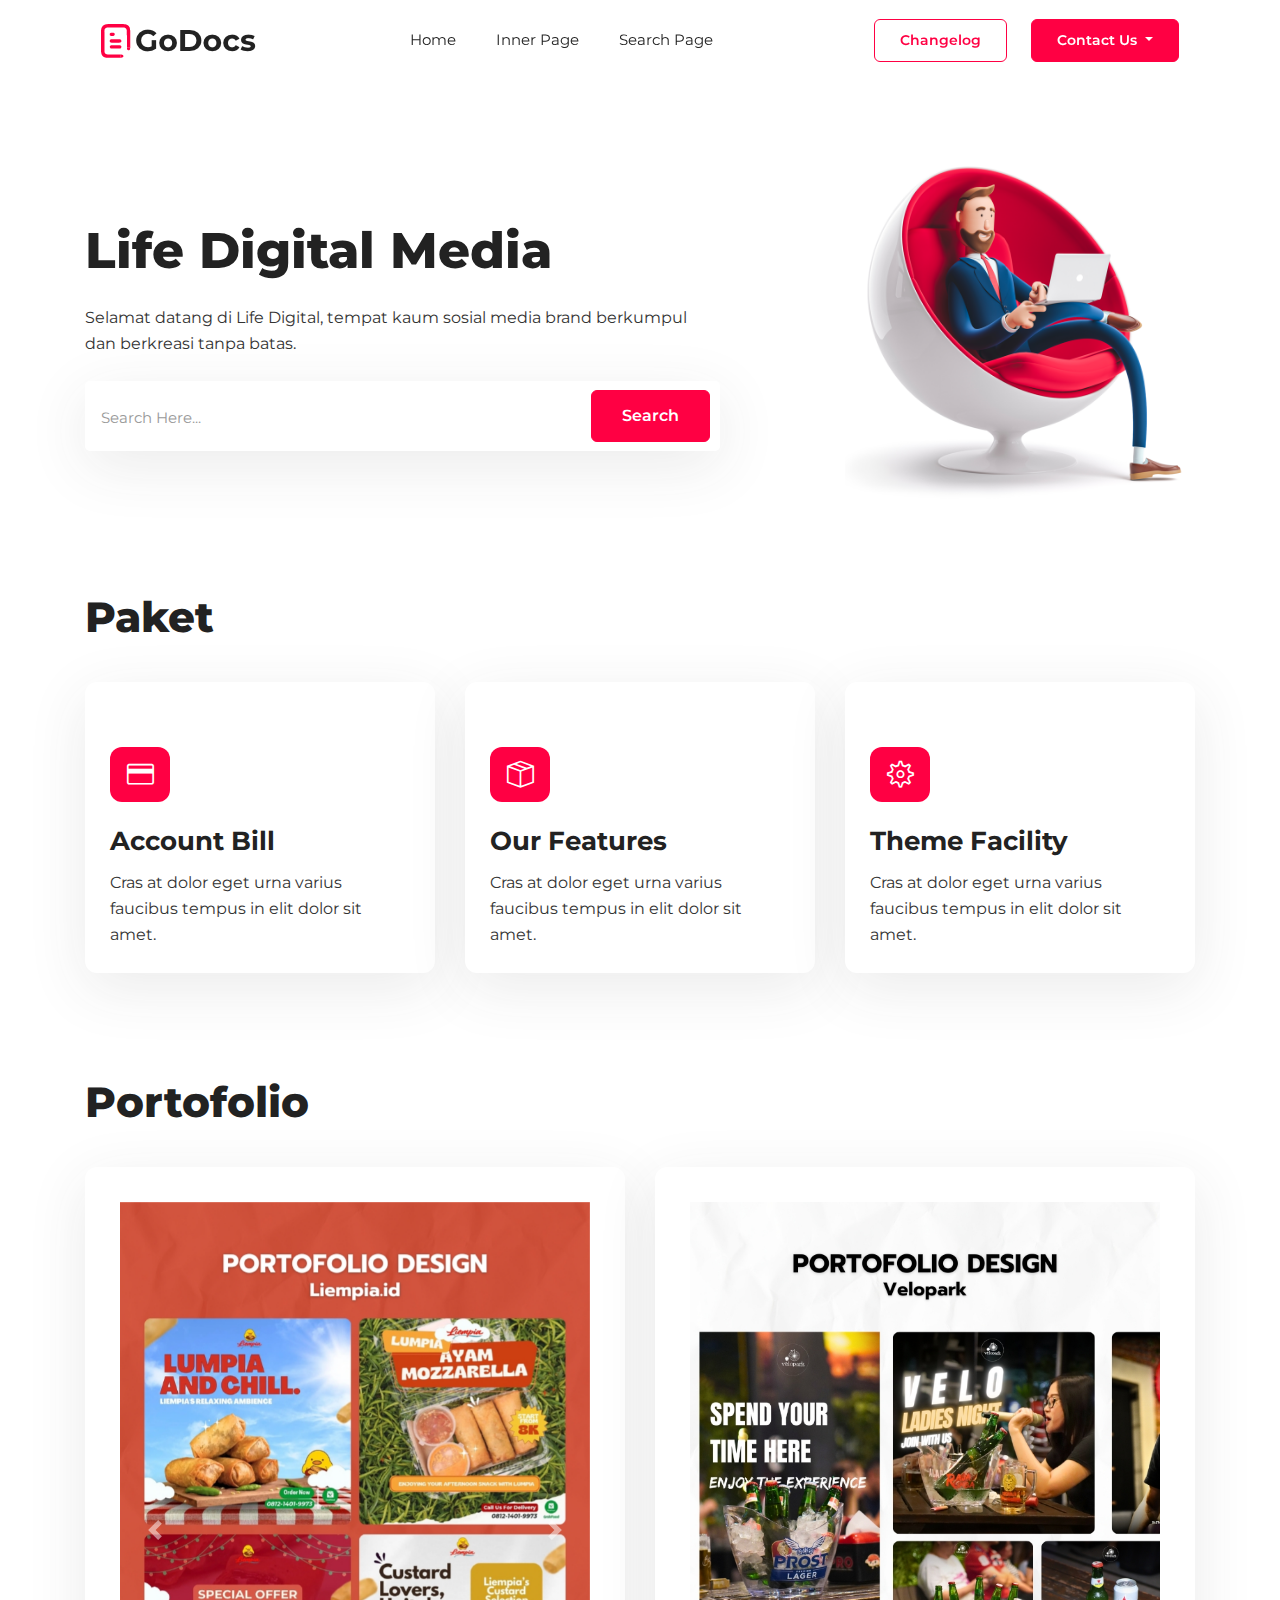
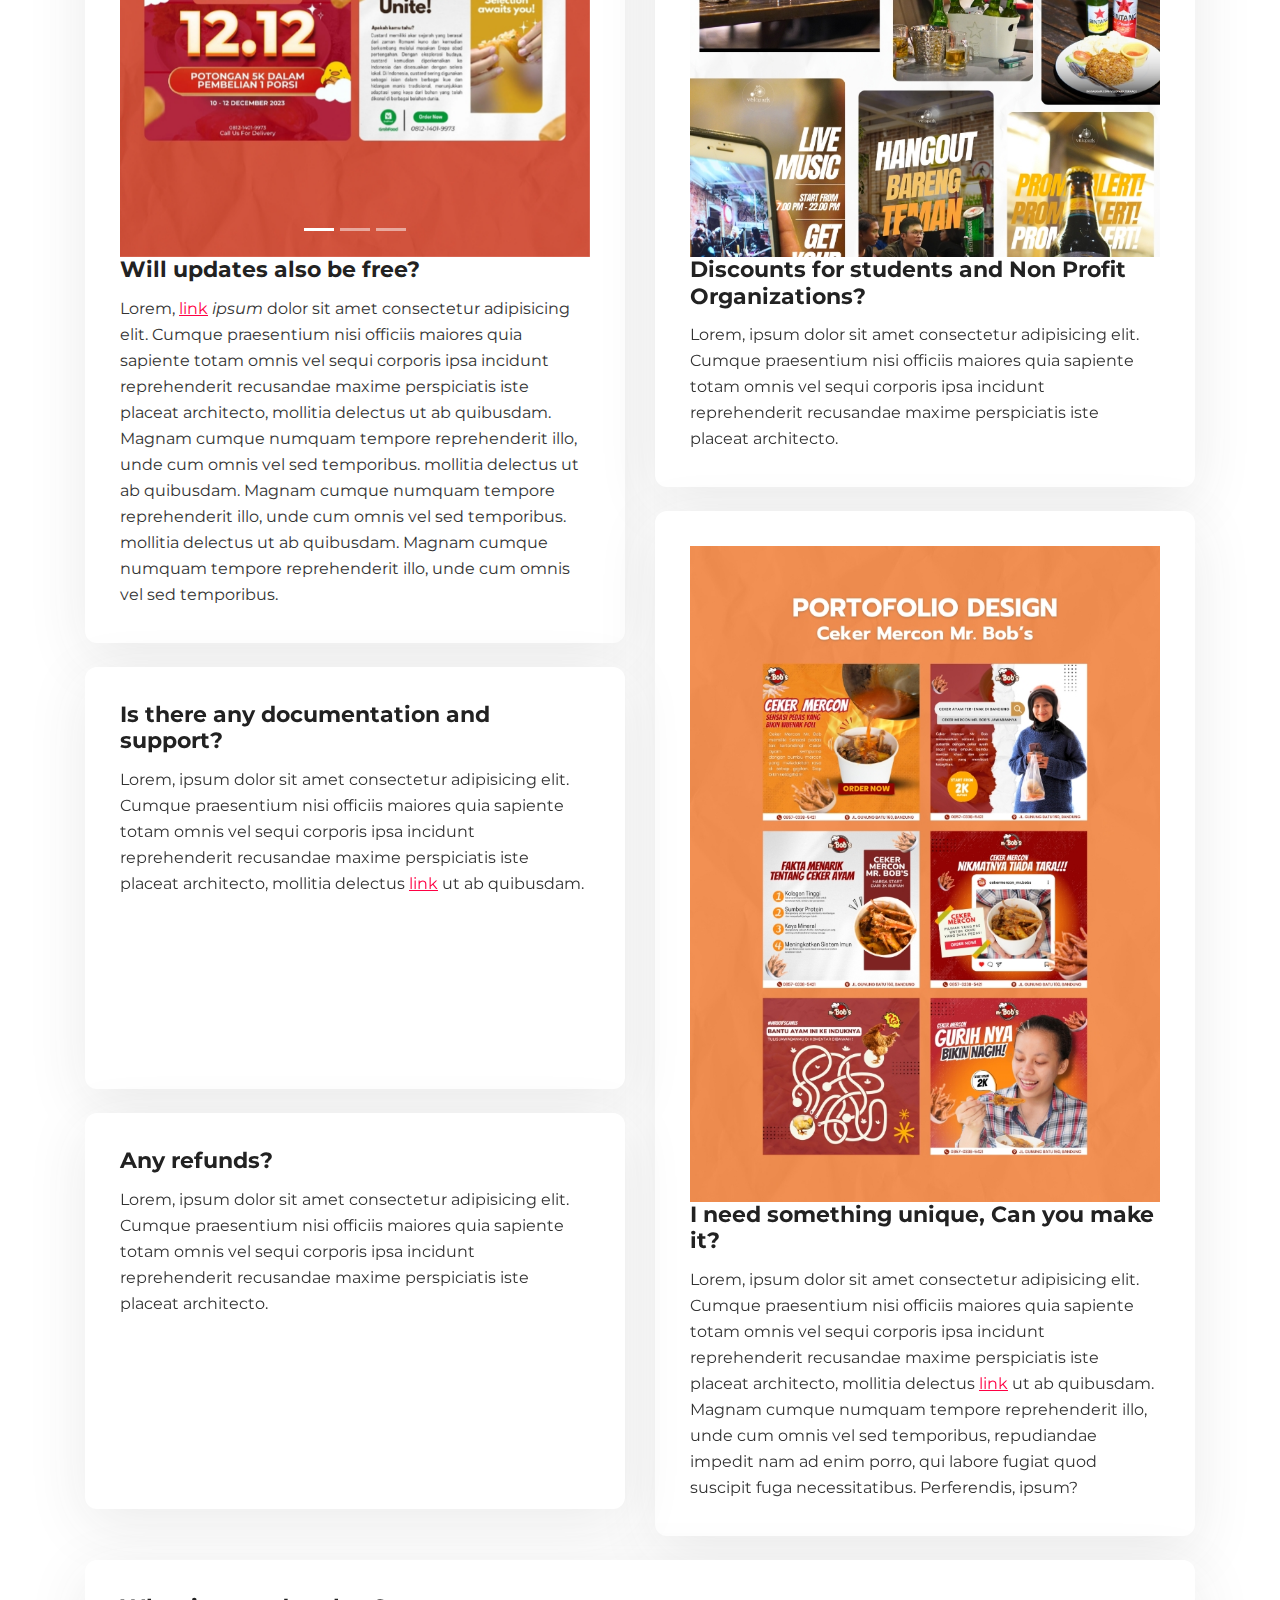
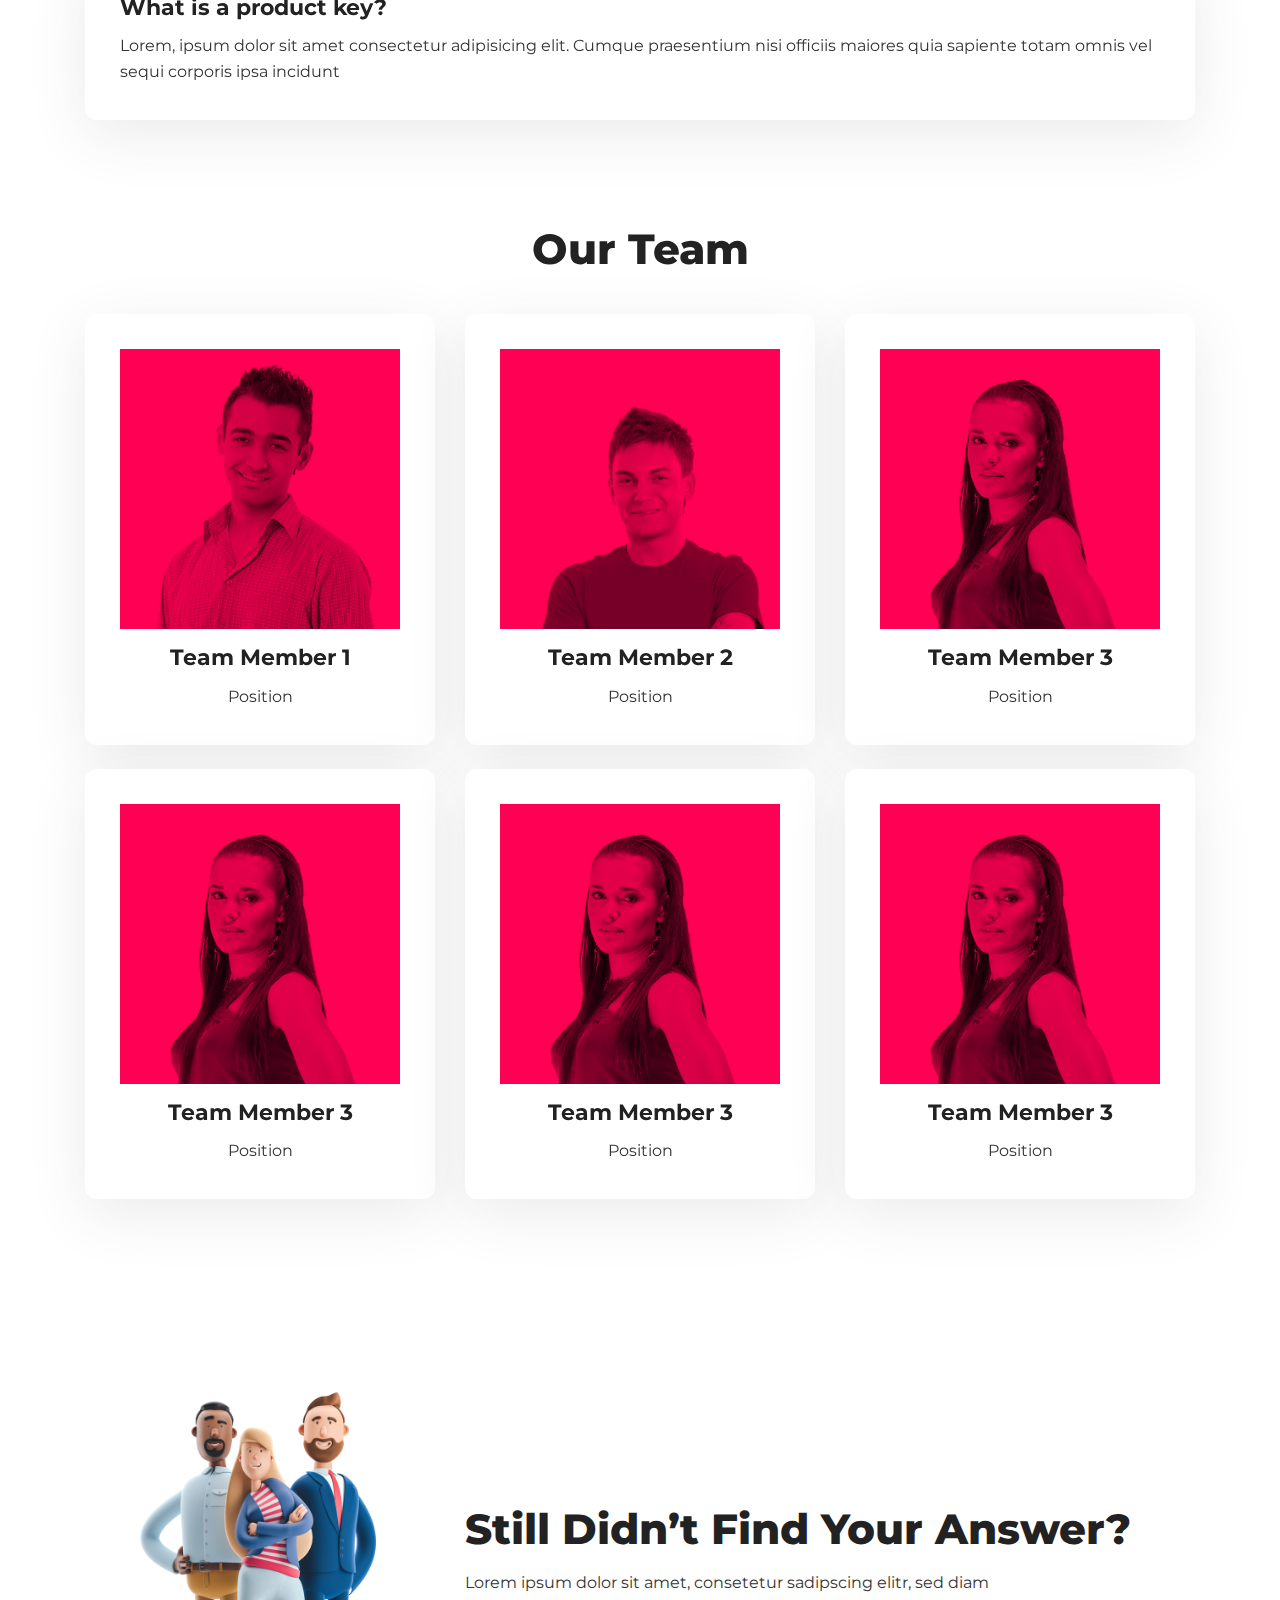
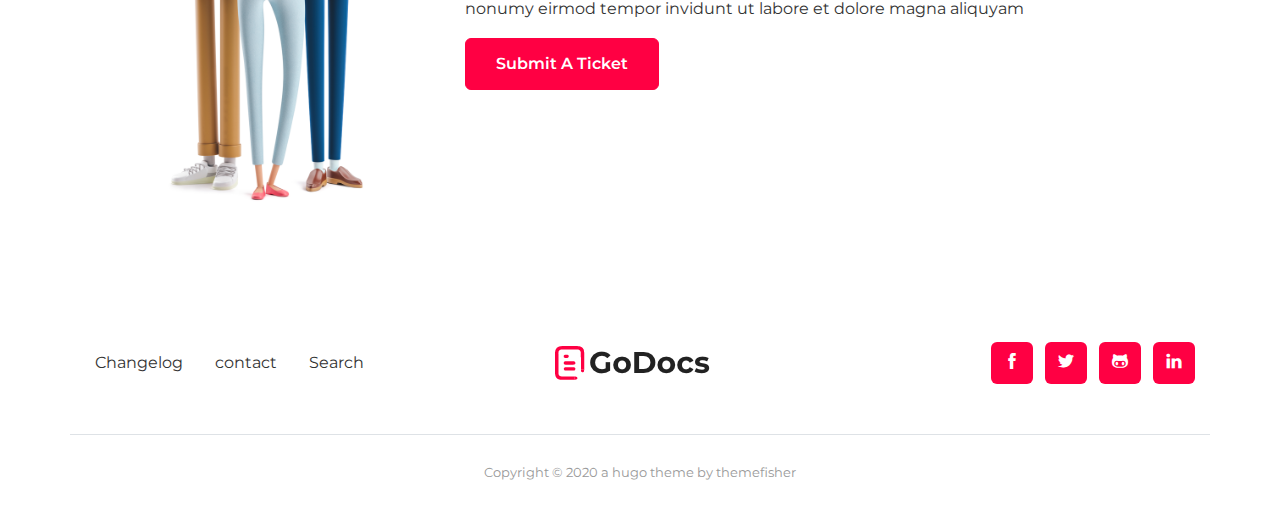
==== index.html @ 8ebe0cf2 "pertama kali dipush" ====
<!DOCTYPE html>
<html lang="zxx">

<head>
  <meta charset="utf-8">
  <title>Life Digital Media</title>

  <!-- mobile responsive meta -->
  <meta name="viewport" content="width=device-width, initial-scale=1, maximum-scale=1">
  
  <!-- theme meta -->
  <meta name="theme-name" content="godocs" />
  
  <!-- ** Plugins Needed for the Project ** -->
  <!-- plugins -->
  <link rel="stylesheet" href="plugins/bootstrap/bootstrap.min.css">
  <link rel="stylesheet" href="plugins/themify-icons/themify-icons.css">
  <!-- Main Stylesheet -->
  <link href="css/style.css" rel="stylesheet">
  
  <!--Favicon-->
  <link rel="shortcut icon" href="images/favicon.ico" type="image/x-icon">
  <link rel="icon" href="images/favicon.ico" type="image/x-icon">

</head>

<body>

<header class="sticky-top navigation">
  <div class=container>
    <nav class="navbar navbar-expand-lg navbar-light bg-transparent">
      <a class=navbar-brand href="index.html"><img class="img-fluid" src="images/logo.png" alt="godocs"></a>
      <button class="navbar-toggler border-0" type="button" data-toggle="collapse" data-target="#navigation">
        <i class="ti-align-right h4 text-dark"></i></button>
      <div class="collapse navbar-collapse text-center" id=navigation>
        <ul class="navbar-nav mx-auto align-items-center">
          <li class="nav-item"><a class="nav-link" href="index.html">Home</a></li>
          <li class="nav-item"><a class="nav-link" href="list.html">Inner Page</a></li>
          <li class="nav-item"><a class="nav-link" href="search.html">Search Page</a></li>
        </ul>
        <a href="changelog.html" class="btn btn-sm btn-outline-primary ml-lg-4">changelog</a>
        <div class="btn-group ml-lg-4">
          <button id="contactButton" class="btn btn-sm btn-primary dropdown-toggle" data-toggle="dropdown" aria-haspopup="true" aria-expanded="false">
            Contact Us
          </button>
          <div class="dropdown-menu">
            <a class="dropdown-item" href="https://wa.me/1234567890">Admin Chell</a>
            <a class="dropdown-item" href="https://wa.me/0987654321">Admin Laras</a>
          </div>
        </div>
        <script>
          document.getElementById('contactButton').addEventListener('mouseover', function() {
            let dropdownMenu = document.querySelector('.dropdown-menu');
            dropdownMenu.classList.add('show');
          });

          document.querySelector('.dropdown-menu').addEventListener('mouseover', function() {
            this.classList.add('show');
          });

          document.getElementById('contactButton').addEventListener('mouseout', function() {
            let dropdownMenu = document.querySelector('.dropdown-menu');
            dropdownMenu.classList.remove('show');
          });

          document.querySelector('.dropdown-menu').addEventListener('mouseout', function() {
            this.classList.remove('show');
          });
        </script>
      </div>
    <button id="scrollToTopButton" class="btn btn-sm btn-danger" style="display: none; position: fixed; bottom: 20px; right: 20px;">
      <i class="ti-arrow-up"></i>
    </button>
  

    </nav>
  </div>
</header>

<!-- banner -->
<section class="section pb-0">
  <div class="container">
    <div class="row justify-content-between align-items-center">
      <div class="col-lg-7 text-center text-lg-left">
        <h1 class="mb-4">Life Digital Media</h1>
        <p class="mb-4">Selamat datang di Life Digital, tempat kaum sosial media brand berkumpul dan berkreasi tanpa batas.</p>
        <form class="search-wrapper" action="search.html">
          <input id="search-by" name="s" type="search" class="form-control form-control-lg"
            placeholder="Search Here...">
          <button type="submit" class="btn btn-primary">Search</button>
        </form>
      </div>
      <div class="col-lg-4 d-lg-block d-none">
        <img src="images/banner.jpg" alt="illustration" class="img-fluid">
      </div>
    </div>
  </div>
</section>
<!-- /banner -->

<!-- topics -->
<section class="section pb-0">
  <div class="container">
    <h2 class="section-title">Paket</h2>
    <div class="row">
      <!-- topic -->
      <div class="col-lg-4 col-md-5 col-sm-6 mb-4">
        <div class="card match-height">
          <div class="card-body">
            <i class="card-icon ti-credit-card mb-4"></i>
            <h3 class="card-title h4">Account Bill</h3>
            <p class="card-text">Cras at dolor eget urna varius faucibus tempus in elit dolor sit amet.</p>
            <a href="list.html" class="stretched-link"></a>
          </div>
        </div>
      </div>
      <!-- topic -->
      <div class="col-lg-4 col-md-5 col-sm-6 mb-4">
        <div class="card match-height">
          <div class="card-body">
            <i class="card-icon ti-package mb-4"></i>
            <h3 class="card-title h4">Our Features</h3>
            <p class="card-text">Cras at dolor eget urna varius faucibus tempus in elit dolor sit amet.</p>
            <a href="list.html" class="stretched-link"></a>
          </div>
        </div>
      </div>
      <!-- topic -->
      <div class="col-lg-4 col-md-5 col-sm-6 mb-4">
        <div class="card match-height">
          <div class="card-body">
            <i class="card-icon ti-settings mb-4"></i>
            <h3 class="card-title h4">Theme Facility</h3>
            <p class="card-text">Cras at dolor eget urna varius faucibus tempus in elit dolor sit amet.</p>
            <a href="list.html" class="stretched-link"></a>
          </div>
        </div>
      </div>
    </div>
  </div>
</section>
<!-- /topics -->

<!-- faq -->
<section class="section pb-0">
  <div class="container">
    <h2 class="section-title">Portofolio</h2>
    <div class="row masonry-wrapper">
      <!-- faq item -->
      <div class="col-md-6 mb-4">
        <div class="card card-lg">
          <div class="card-body">
            <div id="carouselExampleIndicators" class="carousel slide" data-ride="carousel">
              <ol class="carousel-indicators">
                <li data-target="#carouselExampleIndicators" data-slide-to="0" class="active"></li>
                <li data-target="#carouselExampleIndicators" data-slide-to="1"></li>
                <li data-target="#carouselExampleIndicators" data-slide-to="2"></li>
              </ol>
              <div class="carousel-inner">
                <div class="carousel-item active">
                  <img src="images/protofolio foto/PD_1.jpg" class="d-block w-100" alt="">
                </div>
                <div class="carousel-item">
                  <img src="images/protofolio foto/PD_2.jpg" class="d-block w-100" alt="">
                </div>
                <div class="carousel-item">
                  <img src="images/protofolio foto/PD_3.jpg" class="d-block w-100" alt="">
                </div>
              </div>
              <a class="carousel-control-prev" href="#carouselExampleIndicators" role="button" data-slide="prev">
                <span class="carousel-control-prev-icon" aria-hidden="true"></span>
                <span class="sr-only">Previous</span>
              </a>
              <a class="carousel-control-next" href="#carouselExampleIndicators" role="button" data-slide="next">
                <span class="carousel-control-next-icon" aria-hidden="true"></span>
                <span class="sr-only">Next</span>
              </a>
            </div>
            <h3 class="card-title h5">Will updates also be free?</h3>
            <p class="card-text content">Lorem, <a href="https://examplesite.com">link</a> <em>ipsum</em> dolor sit amet consectetur adipisicing elit. Cumque praesentium nisi officiis maiores quia sapiente totam omnis vel sequi corporis ipsa incidunt reprehenderit recusandae maxime perspiciatis iste placeat architecto, mollitia delectus ut ab quibusdam. Magnam cumque numquam tempore reprehenderit illo, unde cum omnis vel sed temporibus. mollitia delectus ut ab quibusdam. Magnam cumque numquam tempore reprehenderit illo, unde cum
              omnis vel sed temporibus. mollitia delectus ut ab quibusdam. Magnam cumque numquam tempore reprehenderit
              illo, unde cum omnis vel sed temporibus.</p>
          </div>
        </div>
      </div>
      <!-- faq item -->
      <div class="col-md-6 mb-4">
        <div class="card card-lg">
          <div class="card-body">
            <img src="images/protofolio foto/PD_2.jpg" width="500" alt="">
            <h3 class="card-title h5">Discounts for students and Non Profit Organizations?</h3>
            <p class="card-text content">Lorem, ipsum dolor sit amet consectetur adipisicing elit. Cumque praesentium
              nisi officiis maiores quia sapiente totam omnis vel sequi corporis ipsa incidunt reprehenderit recusandae
              maxime perspiciatis iste placeat architecto.</p>
          </div>
        </div>
      </div>
      <!-- faq item -->
      <div class="col-md-6 mb-4">
        <div class="card card-lg">
          <div class="card-body">
            <img src="images/protofolio foto/PD_3.jpg" width="500" alt="">
            <h3 class="card-title h5">I need something unique, Can you make it?</h3>
            <p class="card-text content">Lorem, ipsum dolor sit amet consectetur adipisicing elit. Cumque praesentium
              nisi officiis maiores quia sapiente totam omnis vel sequi corporis ipsa incidunt reprehenderit recusandae
              maxime perspiciatis iste placeat architecto, mollitia delectus <a href="https://examplesite.com">link</a>
              ut ab quibusdam. Magnam cumque numquam tempore reprehenderit illo, unde cum omnis vel sed temporibus,
              repudiandae impedit nam ad enim porro, qui labore fugiat quod suscipit fuga necessitatibus. Perferendis,
              ipsum?</p>
          </div>
        </div>
      </div>
      <!-- faq item -->
      <div class="col-md-6 mb-4">
        <div class="card card-lg">
          <div class="card-body">
            <h3 class="card-title h5">Is there any documentation and support?</h3>
            <p class="card-text content">Lorem, ipsum dolor sit amet consectetur adipisicing elit. Cumque praesentium
              nisi officiis maiores quia sapiente totam omnis vel sequi corporis ipsa incidunt reprehenderit recusandae
              maxime perspiciatis iste placeat architecto, mollitia delectus <a href="https://examplesite.com">link</a>
              ut ab quibusdam.</p>
              <iframe src="https://www.youtube.com/embed/iUtnZpzkbG8?autoplay=1&mute=1" width="100%" height="100%" frameborder="0" allowfullscreen allow="autoplay" onmouseover="this.src+='&autoplay=1';"></iframe>
          </div>
        </div>
      </div>
      <!-- faq item -->
      <div class="col-md-6 mb-4">
        <div class="card card-lg">
          <div class="card-body">
            <h3 class="card-title h5">Any refunds?</h3>
            <p class="card-text content">Lorem, ipsum dolor sit amet consectetur adipisicing elit. Cumque praesentium
              nisi officiis maiores quia sapiente totam omnis vel sequi corporis ipsa incidunt reprehenderit recusandae
              maxime perspiciatis iste placeat architecto.</p>
              <iframe src="https://www.youtube.com/embed/iUtnZpzkbG8?autoplay=1&mute=1" width="100%" height="100%" frameborder="0" allowfullscreen allow="autoplay" onmouseover="this.src+='&autoplay=1';"></iframe>
          </div>
        </div>
      </div>
      <!-- faq item -->
      <div class="col-md-12 mb-4">
        <div class="card card-lg">
          <div class="card-body">
            <h3 class="card-title h5">What is a product key?</h3>
            <p class="card-text content">Lorem, ipsum dolor sit amet consectetur adipisicing elit. Cumque praesentium
              nisi officiis maiores quia sapiente totam omnis vel sequi corporis ipsa incidunt</p>
            
          </div>
        </div>
      </div>
    </div>
  </div>
</section>
<!-- /faq -->

<!-- tim work -->
<section class="section">
  <div class="container">
    <div class="row">
      <div class="col-12 text-center">
        <h2 class="section-title">Our Team</h2>
      </div>
      <div class="col-md-4 mb-4">
        <div class="card card-lg">
          <div class="card-body text-center">
            <img src="images/team/member-1.jpg" class="mb-3" alt="Team Member 1">
            <h5 class="card-title">Team Member 1</h5>
            <p class="card-text">Position</p>
          </div>
        </div>
      </div>
      <div class="col-md-4 mb-4">
        <div class="card card-lg">
          <div class="card-body text-center">
            <img src="images/team/member-2.jpg" class="mb-3" alt="Team Member 2">
            <h5 class="card-title">Team Member 2</h5>
            <p class="card-text">Position</p>
          </div>
        </div>
      </div>
      <div class="col-md-4 mb-4">
        <div class="card card-lg">
          <div class="card-body text-center">
            <img src="images/team/member-3.jpg" class="mb-3" alt="Team Member 3">
            <h5 class="card-title">Team Member 3</h5>
            <p class="card-text">Position</p>
          </div>
        </div>
      </div>
      <div class="col-md-4 mb-4">
        <div class="card card-lg">
          <div class="card-body text-center">
            <img src="images/team/member-3.jpg" class="mb-3" alt="Team Member 3">
            <h5 class="card-title">Team Member 3</h5>
            <p class="card-text">Position</p>
          </div>
        </div>
      </div>
      <div class="col-md-4 mb-4">
        <div class="card card-lg">
          <div class="card-body text-center">
            <img src="images/team/member-3.jpg" class="mb-3" alt="Team Member 3">
            <h5 class="card-title">Team Member 3</h5>
            <p class="card-text">Position</p>
          </div>
        </div>
      </div>
      <div class="col-md-4 mb-4">
        <div class="card card-lg">
          <div class="card-body text-center">
            <img src="images/team/member-3.jpg" class="mb-3" alt="Team Member 3">
            <h5 class="card-title">Team Member 3</h5>
            <p class="card-text">Position</p>
          </div>
        </div>
      </div>
    </div>
  </div>
</section>
<!-- end tim work -->

<!-- call to action -->
<section class="section">
  <div class="container">
    <div class="row align-items-center">
      <div class="col-lg-4 text-center d-lg-block d-none">
        <img src="images/cta-illustration.jpg" class="img-fluid" alt="">
      </div>
      <div class="col-lg-8 text-lg-left text-center">
        <h2 class="mb-3">Still Didn&rsquo;t Find Your Answer?</h2>
        <p>Lorem ipsum dolor sit amet, consetetur sadipscing elitr, sed diam <br> nonumy eirmod tempor invidunt ut labore et dolore magna aliquyam</p>
        <a href="contact.html" class="btn btn-primary">Submit a ticket</a>
      </div>
    </div>
  </div>
</section>
<!-- /call to action -->

<footer>
  <div class="container">
    <div class="row align-items-center border-bottom py-5">
      <div class="col-lg-4">
        <ul class="list-inline footer-menu text-center text-lg-left">
          <li class="list-inline-item"><a href="changelog.html">Changelog</a></li>
          <li class="list-inline-item"><a href="contact.html">contact</a></li>
          <li class="list-inline-item"><a href="search.html">Search</a></li>
        </ul>
      </div>
      <div class="col-lg-4 text-center mb-4 mb-lg-0">
        <a class="navbar-brand" href="index.html">
          <img class="img-fluid" src="images/logo.png" alt="Hugo documentation theme">
        </a>
      </div>
      <div class="col-lg-4">
        <ul class="list-inline social-icons text-lg-right text-center">
          <li class="list-inline-item"><a href="#"><i class="ti-facebook"></i></a></li>
          <li class="list-inline-item"><a href="#"><i class="ti-twitter-alt"></i></a></li>
          <li class="list-inline-item"><a href="#"><i class="ti-github"></i></a></li>
          <li class="list-inline-item"><a href="#"><i class="ti-linkedin"></i></a></li>
        </ul>
      </div>
    </div>
    <div class="py-4 text-center">
      <small class="text-light">Copyright © 2020 a hugo theme by <a href="https://themefisher.com">themefisher</a></small>
    </div>
  </div>
</footer>

<!-- plugins -->
<script src="plugins/jQuery/jquery.min.js"></script>
<script src="plugins/bootstrap/bootstrap.min.js"></script>
<script src="plugins/masonry/masonry.min.js"></script>
<script src="plugins/clipboard/clipboard.min.js"></script>
<script src="plugins/match-height/jquery.matchHeight-min.js"></script>
<script>
  window.addEventListener('scroll', function() {
    if (window.scrollY > 100) {
      document.getElementById('scrollToTopButton').style.display = 'block';
    } else {
      document.getElementById('scrollToTopButton').style.display = 'none';
    }
  });

  document.getElementById('scrollToTopButton').addEventListener('click', function() {
    window.scrollTo({ top: 0, behavior: 'smooth' });
  });
</script>



<!-- Main Script -->
<script src="js/script.js"></script>

</body>
</html>
---- plugins/themify-icons/themify-icons.css ----
@font-face{font-family:themify;src:url(fonts/themify.eot?-fvbane);src:url(fonts/themify.eot?#iefix-fvbane) format('embedded-opentype'),url(fonts/themify.woff?-fvbane) format('woff'),url(fonts/themify.ttf?-fvbane) format('truetype'),url(fonts/themify.svg?-fvbane#themify) format('svg');font-weight:400;font-style:normal}[class*=" ti-"],[class^=ti-]{font-family:themify;speak:none;font-style:normal;font-weight:400;font-variant:normal;text-transform:none;line-height:1;-webkit-font-smoothing:antialiased;-moz-osx-font-smoothing:grayscale}.ti-wand:before{content:"\e600"}.ti-volume:before{content:"\e601"}.ti-user:before{content:"\e602"}.ti-unlock:before{content:"\e603"}.ti-unlink:before{content:"\e604"}.ti-trash:before{content:"\e605"}.ti-thought:before{content:"\e606"}.ti-target:before{content:"\e607"}.ti-tag:before{content:"\e608"}.ti-tablet:before{content:"\e609"}.ti-star:before{content:"\e60a"}.ti-spray:before{content:"\e60b"}.ti-signal:before{content:"\e60c"}.ti-shopping-cart:before{content:"\e60d"}.ti-shopping-cart-full:before{content:"\e60e"}.ti-settings:before{content:"\e60f"}.ti-search:before{content:"\e610"}.ti-zoom-in:before{content:"\e611"}.ti-zoom-out:before{content:"\e612"}.ti-cut:before{content:"\e613"}.ti-ruler:before{content:"\e614"}.ti-ruler-pencil:before{content:"\e615"}.ti-ruler-alt:before{content:"\e616"}.ti-bookmark:before{content:"\e617"}.ti-bookmark-alt:before{content:"\e618"}.ti-reload:before{content:"\e619"}.ti-plus:before{content:"\e61a"}.ti-pin:before{content:"\e61b"}.ti-pencil:before{content:"\e61c"}.ti-pencil-alt:before{content:"\e61d"}.ti-paint-roller:before{content:"\e61e"}.ti-paint-bucket:before{content:"\e61f"}.ti-na:before{content:"\e620"}.ti-mobile:before{content:"\e621"}.ti-minus:before{content:"\e622"}.ti-medall:before{content:"\e623"}.ti-medall-alt:before{content:"\e624"}.ti-marker:before{content:"\e625"}.ti-marker-alt:before{content:"\e626"}.ti-arrow-up:before{content:"\e627"}.ti-arrow-right:before{content:"\e628"}.ti-arrow-left:before{content:"\e629"}.ti-arrow-down:before{content:"\e62a"}.ti-lock:before{content:"\e62b"}.ti-location-arrow:before{content:"\e62c"}.ti-link:before{content:"\e62d"}.ti-layout:before{content:"\e62e"}.ti-layers:before{content:"\e62f"}.ti-layers-alt:before{content:"\e630"}.ti-key:before{content:"\e631"}.ti-import:before{content:"\e632"}.ti-image:before{content:"\e633"}.ti-heart:before{content:"\e634"}.ti-heart-broken:before{content:"\e635"}.ti-hand-stop:before{content:"\e636"}.ti-hand-open:before{content:"\e637"}.ti-hand-drag:before{content:"\e638"}.ti-folder:before{content:"\e639"}.ti-flag:before{content:"\e63a"}.ti-flag-alt:before{content:"\e63b"}.ti-flag-alt-2:before{content:"\e63c"}.ti-eye:before{content:"\e63d"}.ti-export:before{content:"\e63e"}.ti-exchange-vertical:before{content:"\e63f"}.ti-desktop:before{content:"\e640"}.ti-cup:before{content:"\e641"}.ti-crown:before{content:"\e642"}.ti-comments:before{content:"\e643"}.ti-comment:before{content:"\e644"}.ti-comment-alt:before{content:"\e645"}.ti-close:before{content:"\e646"}.ti-clip:before{content:"\e647"}.ti-angle-up:before{content:"\e648"}.ti-angle-right:before{content:"\e649"}.ti-angle-left:before{content:"\e64a"}.ti-angle-down:before{content:"\e64b"}.ti-check:before{content:"\e64c"}.ti-check-box:before{content:"\e64d"}.ti-camera:before{content:"\e64e"}.ti-announcement:before{content:"\e64f"}.ti-brush:before{content:"\e650"}.ti-briefcase:before{content:"\e651"}.ti-bolt:before{content:"\e652"}.ti-bolt-alt:before{content:"\e653"}.ti-blackboard:before{content:"\e654"}.ti-bag:before{content:"\e655"}.ti-move:before{content:"\e656"}.ti-arrows-vertical:before{content:"\e657"}.ti-arrows-horizontal:before{content:"\e658"}.ti-fullscreen:before{content:"\e659"}.ti-arrow-top-right:before{content:"\e65a"}.ti-arrow-top-left:before{content:"\e65b"}.ti-arrow-circle-up:before{content:"\e65c"}.ti-arrow-circle-right:before{content:"\e65d"}.ti-arrow-circle-left:before{content:"\e65e"}.ti-arrow-circle-down:before{content:"\e65f"}.ti-angle-double-up:before{content:"\e660"}.ti-angle-double-right:before{content:"\e661"}.ti-angle-double-left:before{content:"\e662"}.ti-angle-double-down:before{content:"\e663"}.ti-zip:before{content:"\e664"}.ti-world:before{content:"\e665"}.ti-wheelchair:before{content:"\e666"}.ti-view-list:before{content:"\e667"}.ti-view-list-alt:before{content:"\e668"}.ti-view-grid:before{content:"\e669"}.ti-uppercase:before{content:"\e66a"}.ti-upload:before{content:"\e66b"}.ti-underline:before{content:"\e66c"}.ti-truck:before{content:"\e66d"}.ti-timer:before{content:"\e66e"}.ti-ticket:before{content:"\e66f"}.ti-thumb-up:before{content:"\e670"}.ti-thumb-down:before{content:"\e671"}.ti-text:before{content:"\e672"}.ti-stats-up:before{content:"\e673"}.ti-stats-down:before{content:"\e674"}.ti-split-v:before{content:"\e675"}.ti-split-h:before{content:"\e676"}.ti-smallcap:before{content:"\e677"}.ti-shine:before{content:"\e678"}.ti-shift-right:before{content:"\e679"}.ti-shift-left:before{content:"\e67a"}.ti-shield:before{content:"\e67b"}.ti-notepad:before{content:"\e67c"}.ti-server:before{content:"\e67d"}.ti-quote-right:before{content:"\e67e"}.ti-quote-left:before{content:"\e67f"}.ti-pulse:before{content:"\e680"}.ti-printer:before{content:"\e681"}.ti-power-off:before{content:"\e682"}.ti-plug:before{content:"\e683"}.ti-pie-chart:before{content:"\e684"}.ti-paragraph:before{content:"\e685"}.ti-panel:before{content:"\e686"}.ti-package:before{content:"\e687"}.ti-music:before{content:"\e688"}.ti-music-alt:before{content:"\e689"}.ti-mouse:before{content:"\e68a"}.ti-mouse-alt:before{content:"\e68b"}.ti-money:before{content:"\e68c"}.ti-microphone:before{content:"\e68d"}.ti-menu:before{content:"\e68e"}.ti-menu-alt:before{content:"\e68f"}.ti-map:before{content:"\e690"}.ti-map-alt:before{content:"\e691"}.ti-loop:before{content:"\e692"}.ti-location-pin:before{content:"\e693"}.ti-list:before{content:"\e694"}.ti-light-bulb:before{content:"\e695"}.ti-Italic:before{content:"\e696"}.ti-info:before{content:"\e697"}.ti-infinite:before{content:"\e698"}.ti-id-badge:before{content:"\e699"}.ti-hummer:before{content:"\e69a"}.ti-home:before{content:"\e69b"}.ti-help:before{content:"\e69c"}.ti-headphone:before{content:"\e69d"}.ti-harddrives:before{content:"\e69e"}.ti-harddrive:before{content:"\e69f"}.ti-gift:before{content:"\e6a0"}.ti-game:before{content:"\e6a1"}.ti-filter:before{content:"\e6a2"}.ti-files:before{content:"\e6a3"}.ti-file:before{content:"\e6a4"}.ti-eraser:before{content:"\e6a5"}.ti-envelope:before{content:"\e6a6"}.ti-download:before{content:"\e6a7"}.ti-direction:before{content:"\e6a8"}.ti-direction-alt:before{content:"\e6a9"}.ti-dashboard:before{content:"\e6aa"}.ti-control-stop:before{content:"\e6ab"}.ti-control-shuffle:before{content:"\e6ac"}.ti-control-play:before{content:"\e6ad"}.ti-control-pause:before{content:"\e6ae"}.ti-control-forward:before{content:"\e6af"}.ti-control-backward:before{content:"\e6b0"}.ti-cloud:before{content:"\e6b1"}.ti-cloud-up:before{content:"\e6b2"}.ti-cloud-down:before{content:"\e6b3"}.ti-clipboard:before{content:"\e6b4"}.ti-car:before{content:"\e6b5"}.ti-calendar:before{content:"\e6b6"}.ti-book:before{content:"\e6b7"}.ti-bell:before{content:"\e6b8"}.ti-basketball:before{content:"\e6b9"}.ti-bar-chart:before{content:"\e6ba"}.ti-bar-chart-alt:before{content:"\e6bb"}.ti-back-right:before{content:"\e6bc"}.ti-back-left:before{content:"\e6bd"}.ti-arrows-corner:before{content:"\e6be"}.ti-archive:before{content:"\e6bf"}.ti-anchor:before{content:"\e6c0"}.ti-align-right:before{content:"\e6c1"}.ti-align-left:before{content:"\e6c2"}.ti-align-justify:before{content:"\e6c3"}.ti-align-center:before{content:"\e6c4"}.ti-alert:before{content:"\e6c5"}.ti-alarm-clock:before{content:"\e6c6"}.ti-agenda:before{content:"\e6c7"}.ti-write:before{content:"\e6c8"}.ti-window:before{content:"\e6c9"}.ti-widgetized:before{content:"\e6ca"}.ti-widget:before{content:"\e6cb"}.ti-widget-alt:before{content:"\e6cc"}.ti-wallet:before{content:"\e6cd"}.ti-video-clapper:before{content:"\e6ce"}.ti-video-camera:before{content:"\e6cf"}.ti-vector:before{content:"\e6d0"}.ti-themify-logo:before{content:"\e6d1"}.ti-themify-favicon:before{content:"\e6d2"}.ti-themify-favicon-alt:before{content:"\e6d3"}.ti-support:before{content:"\e6d4"}.ti-stamp:before{content:"\e6d5"}.ti-split-v-alt:before{content:"\e6d6"}.ti-slice:before{content:"\e6d7"}.ti-shortcode:before{content:"\e6d8"}.ti-shift-right-alt:before{content:"\e6d9"}.ti-shift-left-alt:before{content:"\e6da"}.ti-ruler-alt-2:before{content:"\e6db"}.ti-receipt:before{content:"\e6dc"}.ti-pin2:before{content:"\e6dd"}.ti-pin-alt:before{content:"\e6de"}.ti-pencil-alt2:before{content:"\e6df"}.ti-palette:before{content:"\e6e0"}.ti-more:before{content:"\e6e1"}.ti-more-alt:before{content:"\e6e2"}.ti-microphone-alt:before{content:"\e6e3"}.ti-magnet:before{content:"\e6e4"}.ti-line-double:before{content:"\e6e5"}.ti-line-dotted:before{content:"\e6e6"}.ti-line-dashed:before{content:"\e6e7"}.ti-layout-width-full:before{content:"\e6e8"}.ti-layout-width-default:before{content:"\e6e9"}.ti-layout-width-default-alt:before{content:"\e6ea"}.ti-layout-tab:before{content:"\e6eb"}.ti-layout-tab-window:before{content:"\e6ec"}.ti-layout-tab-v:before{content:"\e6ed"}.ti-layout-tab-min:before{content:"\e6ee"}.ti-layout-slider:before{content:"\e6ef"}.ti-layout-slider-alt:before{content:"\e6f0"}.ti-layout-sidebar-right:before{content:"\e6f1"}.ti-layout-sidebar-none:before{content:"\e6f2"}.ti-layout-sidebar-left:before{content:"\e6f3"}.ti-layout-placeholder:before{content:"\e6f4"}.ti-layout-menu:before{content:"\e6f5"}.ti-layout-menu-v:before{content:"\e6f6"}.ti-layout-menu-separated:before{content:"\e6f7"}.ti-layout-menu-full:before{content:"\e6f8"}.ti-layout-media-right-alt:before{content:"\e6f9"}.ti-layout-media-right:before{content:"\e6fa"}.ti-layout-media-overlay:before{content:"\e6fb"}.ti-layout-media-overlay-alt:before{content:"\e6fc"}.ti-layout-media-overlay-alt-2:before{content:"\e6fd"}.ti-layout-media-left-alt:before{content:"\e6fe"}.ti-layout-media-left:before{content:"\e6ff"}.ti-layout-media-center-alt:before{content:"\e700"}.ti-layout-media-center:before{content:"\e701"}.ti-layout-list-thumb:before{content:"\e702"}.ti-layout-list-thumb-alt:before{content:"\e703"}.ti-layout-list-post:before{content:"\e704"}.ti-layout-list-large-image:before{content:"\e705"}.ti-layout-line-solid:before{content:"\e706"}.ti-layout-grid4:before{content:"\e707"}.ti-layout-grid3:before{content:"\e708"}.ti-layout-grid2:before{content:"\e709"}.ti-layout-grid2-thumb:before{content:"\e70a"}.ti-layout-cta-right:before{content:"\e70b"}.ti-layout-cta-left:before{content:"\e70c"}.ti-layout-cta-center:before{content:"\e70d"}.ti-layout-cta-btn-right:before{content:"\e70e"}.ti-layout-cta-btn-left:before{content:"\e70f"}.ti-layout-column4:before{content:"\e710"}.ti-layout-column3:before{content:"\e711"}.ti-layout-column2:before{content:"\e712"}.ti-layout-accordion-separated:before{content:"\e713"}.ti-layout-accordion-merged:before{content:"\e714"}.ti-layout-accordion-list:before{content:"\e715"}.ti-ink-pen:before{content:"\e716"}.ti-info-alt:before{content:"\e717"}.ti-help-alt:before{content:"\e718"}.ti-headphone-alt:before{content:"\e719"}.ti-hand-point-up:before{content:"\e71a"}.ti-hand-point-right:before{content:"\e71b"}.ti-hand-point-left:before{content:"\e71c"}.ti-hand-point-down:before{content:"\e71d"}.ti-gallery:before{content:"\e71e"}.ti-face-smile:before{content:"\e71f"}.ti-face-sad:before{content:"\e720"}.ti-credit-card:before{content:"\e721"}.ti-control-skip-forward:before{content:"\e722"}.ti-control-skip-backward:before{content:"\e723"}.ti-control-record:before{content:"\e724"}.ti-control-eject:before{content:"\e725"}.ti-comments-smiley:before{content:"\e726"}.ti-brush-alt:before{content:"\e727"}.ti-youtube:before{content:"\e728"}.ti-vimeo:before{content:"\e729"}.ti-twitter:before{content:"\e72a"}.ti-time:before{content:"\e72b"}.ti-tumblr:before{content:"\e72c"}.ti-skype:before{content:"\e72d"}.ti-share:before{content:"\e72e"}.ti-share-alt:before{content:"\e72f"}.ti-rocket:before{content:"\e730"}.ti-pinterest:before{content:"\e731"}.ti-new-window:before{content:"\e732"}.ti-microsoft:before{content:"\e733"}.ti-list-ol:before{content:"\e734"}.ti-linkedin:before{content:"\e735"}.ti-layout-sidebar-2:before{content:"\e736"}.ti-layout-grid4-alt:before{content:"\e737"}.ti-layout-grid3-alt:before{content:"\e738"}.ti-layout-grid2-alt:before{content:"\e739"}.ti-layout-column4-alt:before{content:"\e73a"}.ti-layout-column3-alt:before{content:"\e73b"}.ti-layout-column2-alt:before{content:"\e73c"}.ti-instagram:before{content:"\e73d"}.ti-google:before{content:"\e73e"}.ti-github:before{content:"\e73f"}.ti-flickr:before{content:"\e740"}.ti-facebook:before{content:"\e741"}.ti-dropbox:before{content:"\e742"}.ti-dribbble:before{content:"\e743"}.ti-apple:before{content:"\e744"}.ti-android:before{content:"\e745"}.ti-save:before{content:"\e746"}.ti-save-alt:before{content:"\e747"}.ti-yahoo:before{content:"\e748"}.ti-wordpress:before{content:"\e749"}.ti-vimeo-alt:before{content:"\e74a"}.ti-twitter-alt:before{content:"\e74b"}.ti-tumblr-alt:before{content:"\e74c"}.ti-trello:before{content:"\e74d"}.ti-stack-overflow:before{content:"\e74e"}.ti-soundcloud:before{content:"\e74f"}.ti-sharethis:before{content:"\e750"}.ti-sharethis-alt:before{content:"\e751"}.ti-reddit:before{content:"\e752"}.ti-pinterest-alt:before{content:"\e753"}.ti-microsoft-alt:before{content:"\e754"}.ti-linux:before{content:"\e755"}.ti-jsfiddle:before{content:"\e756"}.ti-joomla:before{content:"\e757"}.ti-html5:before{content:"\e758"}.ti-flickr-alt:before{content:"\e759"}.ti-email:before{content:"\e75a"}.ti-drupal:before{content:"\e75b"}.ti-dropbox-alt:before{content:"\e75c"}.ti-css3:before{content:"\e75d"}.ti-rss:before{content:"\e75e"}.ti-rss-alt:before{content:"\e75f"}
---- css/style.css ----
@import url("https://fonts.googleapis.com/css?family=Montserrat:300,400,500,600,700,800&display=swap");
body {
  font-family: "Montserrat", sans-serif;
  -webkit-font-smoothing: antialiased;
  font-size: 16px;
  line-height: 1.6;
  color: #333;
}

p, .paragraph {
  font-weight: 400;
  color: #333;
  font-size: 16px;
  line-height: 26px;
  font-family: "Montserrat", sans-serif;
}

h1, h2, h3, h4, h5, h6 {
  color: #222;
  font-family: "Montserrat", sans-serif;
  font-weight: 700;
  line-height: 1.2;
}

h1, .h1 {
  font-size: 50px;
  font-weight: 800;
}
@media (max-width: 575px) {
  h1, .h1 {
    font-size: 36px;
    font-weight: 600;
  }
}

h2, .h2 {
  font-size: 42px;
  font-weight: 800;
}
@media (max-width: 575px) {
  h2, .h2 {
    font-size: 32px;
    font-weight: 600;
  }
}

h3, .h3 {
  font-size: 32px;
}
@media (max-width: 575px) {
  h3, .h3 {
    font-size: 28px;
  }
}

h4, .h4 {
  font-size: 26px;
}

h5, .h5 {
  font-size: 22px;
}

h6, .h6 {
  font-size: 18px;
}

/* Button style */
.btn {
  font-size: 16px;
  font-family: "Montserrat", sans-serif;
  text-transform: capitalize;
  padding: 13px 30px;
  border-radius: 6px;
  border: 1px solid;
  position: relative;
  z-index: 1;
  transition: 0.2s ease;
  font-weight: 600;
}
.btn:hover, .btn:active, .btn:focus {
  outline: 0;
  box-shadow: none !important;
}
.btn-sm {
  font-size: 14px;
  padding: 10px 25px;
}

.btn-primary {
  background: #FF0043;
  color: #fff;
  border-color: #FF0043;
}
.btn-primary:active, .btn-primary:hover, .btn-primary:focus, .btn-primary.focus, .btn-primary.active {
  background: #cc0036 !important;
  border-color: #cc0036 !important;
}

.btn-outline-primary {
  background: transparent;
  color: #FF0043;
  border-color: #FF0043;
}
.btn-outline-primary:active, .btn-outline-primary:hover, .btn-outline-primary:focus, .btn-outline-primary.focus, .btn-outline-primary.active {
  background: #cc0036 !important;
  border-color: #cc0036 !important;
  color: #fff;
}

body {
  background-color: #fff;
  overflow-x: hidden;
}

::-moz-selection {
  background: #ff3369;
  color: #fff;
}

::selection {
  background: #ff3369;
  color: #fff;
}

/* preloader */
.preloader {
  position: fixed;
  top: 0;
  left: 0;
  right: 0;
  bottom: 0;
  background-color: #fff;
  z-index: 9999;
  display: flex;
  align-items: center;
  justify-content: center;
}

img {
  vertical-align: middle;
  border: 0;
  max-width: 100%;
  height: auto;
}

ul {
  list-style: none;
}

a {
  color: inherit;
}

a,
a:hover,
a:focus {
  text-decoration: none;
}

a,
button,
select {
  cursor: pointer;
  transition: 0.2s ease;
}
a:focus,
button:focus,
select:focus {
  outline: 0;
}

a:hover {
  color: #FF0043;
}

.slick-slide {
  outline: 0;
}

.section {
  padding-top: 80px;
  padding-bottom: 80px;
}
.section-sm {
  padding-top: 50px;
  padding-bottom: 50px;
}
.section-title {
  margin-bottom: 40px;
}

.bg-cover {
  background-size: cover;
  background-position: center center;
  background-repeat: no-repeat;
}

.border-default {
  border-color: #E2E2E2 !important;
}

/* overlay */
.overlay {
  position: relative;
}
.overlay::before {
  position: absolute;
  content: "";
  height: 100%;
  width: 100%;
  top: 0;
  left: 0;
  background: #000;
  opacity: 0.5;
}

.outline-0 {
  outline: 0 !important;
}

.rounded, .card-icon, .card {
  border-radius: 12px !important;
}

.shadow, .card, .search-wrapper .form-control, .navigation.nav-bg {
  box-shadow: 0px 15px 60px rgba(62, 62, 62, 0.102) !important;
}

.d-unset {
  display: unset !important;
}

.bg-primary {
  background: #FF0043 !important;
}

.text-primary {
  color: #FF0043 !important;
}

.text-light {
  color: #999 !important;
}

.mb-10 {
  margin-bottom: 10px !important;
}

.mb-20 {
  margin-bottom: 20px !important;
}

.mb-30 {
  margin-bottom: 30px !important;
}

.mb-40 {
  margin-bottom: 40px !important;
}

.mb-50 {
  margin-bottom: 50px !important;
}

.mb-60 {
  margin-bottom: 60px !important;
}

.mb-70 {
  margin-bottom: 70px !important;
}

.mb-80 {
  margin-bottom: 80px !important;
}

.mb-90 {
  margin-bottom: 90px !important;
}

.mb-100 {
  margin-bottom: 100px !important;
}

.zindex-1 {
  z-index: 1;
}

.overflow-hidden {
  overflow: hidden;
}

.font-weight-medium {
  font-weight: 500;
}

.navigation {
  transition: 0.2s ease;
}
.navigation.nav-bg {
  background: #fff;
}
@media (max-width: 991px) {
  .navigation .form-inline {
    width: 100%;
  }
  .navigation .form-inline input {
    width: 100%;
  }
}

.nav-item {
  margin: 0;
}
.nav-item .nav-link {
  text-transform: capitalize;
}

.navbar-light .navbar-nav .nav-link {
  color: #222;
}
.navbar-light .navbar-nav .nav-link:hover {
  color: #FF0043;
}

.navbar-expand-lg .navbar-nav .nav-link {
  padding: 20px;
  font-size: 15px;
}
@media (max-width: 991px) {
  .navbar-expand-lg .navbar-nav .nav-link {
    padding: 10px;
    display: block;
  }
}

.search-wrapper {
  position: relative;
}
.search-wrapper .form-control {
  height: 46px;
  border: 0;
  outline: 0;
}
.search-wrapper .form-control::-moz-placeholder {
  color: #999;
  font-size: 15px;
}
.search-wrapper .form-control::placeholder {
  color: #999;
  font-size: 15px;
}
.search-wrapper .form-control-lg {
  height: 70px;
}
.search-wrapper .form-control.active.focus-visible {
  border-bottom-left-radius: 0;
  border-bottom-right-radius: 0;
}
.search-wrapper button {
  position: absolute;
  right: 10px;
  top: 50%;
  transform: translateY(-50%);
}
.search-wrapper button i {
  color: #FF0043;
}

.card {
  transition: 0.2s ease;
  border: 0;
}
.card-lg .card-body {
  padding: 35px;
}
.card-icon {
  background: #FF0043;
  color: #fff;
  height: 55px;
  width: 60px;
  line-height: 55px;
  text-align: center;
  font-size: 27px;
  display: block;
  margin-top: 40px;
}
.card-text {
  margin-bottom: 0;
}
.card-title {
  font-weight: 700;
}
.card-body {
  padding: 25px;
}
.card:hover {
  box-shadow: 0px 15px 60px rgba(62, 62, 62, 0.2) !important;
}

.social-icons {
  margin-bottom: 0;
}
.social-icons a {
  display: block;
  height: 42px;
  width: 42px;
  line-height: 42px;
  text-align: center;
  color: #fff;
  background: #FF0043;
  border-radius: 6px;
}

.footer-menu {
  margin-bottom: 0;
}
.footer-menu a {
  display: block;
  padding: 10px;
  color: #333;
  transition: 0.2s ease;
}
.footer-menu a:hover {
  color: #FF0043;
}

/* sidenav */
.sidenav {
  border-right: 1px solid #E2E2E2;
  padding-right: 20px;
}
.sidenav ul {
  padding-left: 10px;
}
.sidenav > li a {
  padding: 20px 0;
  color: #222;
  display: block;
  font-size: 18px;
  font-weight: 500;
}
.sidenav > li:not(:last-child) {
  border-bottom: 1px solid #E2E2E2;
}
.sidenav .sidelist ul {
  display: none;
}
.sidenav .parent > a {
  color: #FF0043 !important;
  position: relative;
  margin-left: 10px;
}
.sidenav .parent > a::before {
  position: absolute;
  content: "";
  left: -10px;
  top: 25%;
  height: 50%;
  width: 1px;
  background: #FF0043;
}
.sidenav .parent ul {
  display: block;
  margin-bottom: 10px;
}
.sidenav .parent ul a {
  padding: 5px 0;
  font-size: 14px;
  font-weight: 400;
  color: #222;
}
.sidenav .parent ul li.active > a {
  margin-left: 10px;
}
.sidenav .parent ul li.active > a::before {
  height: 5px;
  width: 5px;
  border-radius: 50%;
  display: block;
  top: 13px;
}

/* /sidenav */
.page-list {
  list-style-type: none;
}
.page-list a {
  display: none;
}
.page-list ul {
  padding: 0;
}
.page-list ul a {
  display: inline-block;
  padding: 7px 0;
  font-size: 20px;
  color: #222;
}

.pagination {
  margin-top: 50px;
  justify-content: space-between;
}
.pagination a {
  color: #FF0043;
  font-size: 18px;
  font-weight: 500;
}
.pagination i {
  line-height: 1.6;
}

.code-tabs {
  border: 1px solid #E2E2E2;
  overflow: hidden;
  margin-bottom: 20px;
}
.code-tabs .nav-tabs {
  margin-bottom: 0;
}
.code-tabs .nav-tabs .nav-item {
  padding-left: 0;
  border-right: 1px solid #E2E2E2;
}
.code-tabs .nav-tabs .nav-item .nav-link {
  text-decoration: none;
  font-weight: 500;
  border: 0;
}
.code-tabs .nav-tabs .nav-item::before {
  display: none;
}
.code-tabs .nav-tabs .nav-item.active {
  background: #FF0043;
}
.code-tabs .nav-tabs .nav-item.active .nav-link {
  color: #fff;
}
.code-tabs .tab-content {
  padding: 20px 15px;
}

pre {
  position: relative;
}
pre .copy-to-clipboard {
  background: #FF0043;
  color: #fff;
  cursor: pointer;
  padding: 4px 5px;
  line-height: 1;
  font-size: 12px;
  font-weight: 500;
  border-radius: 4px;
  position: absolute;
  right: 10px;
  top: 10px;
}

:not(pre) > code + span.copy-to-clipboard {
  display: none;
}

.autocomplete-suggestions {
  border: 0;
  border-radius: 0 0 6px 6px;
  box-shadow: 0px 50px 60px rgba(62, 62, 62, 0.102) !important;
  background: #fff;
}
.autocomplete-suggestions .autocomplete-suggestion {
  transition: 0.2s ease;
  padding: 10px;
  font-weight: 500;
}
.autocomplete-suggestions .autocomplete-suggestion.selected {
  background: #FF0043;
}

.search-item a {
  color: #222;
  display: block;
}
.search-item a:hover {
  color: #FF0043;
}
.search-item:not(:last-child) {
  border-bottom: 1px solid #E2E2E2;
}

.form-group label {
  font-size: 15px;
  font-weight: 500;
}
.form-group .form-control {
  height: 40px;
  background: transparent;
  border: 0;
  border-bottom: 1px solid #E2E2E2;
  border-radius: 0;
  padding: 10px 0;
}
.form-group .form-control::-moz-placeholder {
  font-size: 13px;
  color: #999;
}
.form-group .form-control::placeholder {
  font-size: 13px;
  color: #999;
}
.form-group .form-control:focus {
  outline: 0;
  border-color: #FF0043;
  box-shadow: none;
}
.form-group .custom-select {
  font-size: 13px;
  color: #999;
}
.form-group textarea.form-control {
  height: 100px;
}

.badge {
  margin-bottom: 20px;
  font-weight: 500;
  font-size: 15px;
  padding: 5px 10px;
}
.badge.added {
  background: #3778FF;
  color: #fff;
}
.badge.fixed {
  background: #F54773;
  color: #fff;
}
.badge.changed {
  background: #3AAA55;
  color: #fff;
}
.badge.depricated {
  background: #343434;
  color: #fff;
}
.badge.removed {
  background: #3bbfe4;
  color: #fff;
}
.badge.security {
  background: #F53535;
  color: #fff;
}
.badge.unreleased {
  background: #A037FF;
  color: #fff;
}

.collapse-wrapper {
  padding: 5px 15px;
}
.collapse-wrapper .collapse-head {
  text-decoration: none;
  color: #333;
  font-size: 18px;
  font-weight: 500;
  align-items: center;
}

:not(.highlight) pre {
  background: #FBFBFB;
}

.content h1,
.content h2,
.content h3,
.content h4,
.content h5,
.content h6 {
  font-weight: 500;
}
.content strong {
  font-weight: 600;
}
.content a {
  text-decoration: underline;
  color: #FF0043;
}
.content ol,
.content ul {
  padding-left: 20px;
}
.content ol li,
.content ul li {
  margin-bottom: 10px;
}
.content ul {
  padding-left: 0;
  margin-bottom: 20px;
}
.content ul li {
  padding-left: 20px;
  position: relative;
}
.content ul li::before {
  position: absolute;
  content: "";
  height: 8px;
  width: 8px;
  border-radius: 50%;
  background: #FF0043;
  left: 3px;
  top: 8px;
}
.content table {
  width: 100%;
  max-width: 100%;
  margin-bottom: 1rem;
  border: 1px solid #EEEEEE;
}
.content table td,
.content table th {
  padding: 0.75rem;
  vertical-align: top;
  margin-bottom: 0;
}
.content tr:not(:last-child) {
  border-bottom: 1px solid #EEEEEE;
}
.content th {
  font-weight: 500;
}
.content thead {
  background: #FBFBFB;
  margin-bottom: 0;
}
.content thead tr {
  border-bottom: 1px solid #EEEEEE;
}
.content tbody {
  background: #fff;
  margin-bottom: 0;
}
.content .notices {
  margin: 2rem 0;
  position: relative;
  overflow: hidden;
}
.content .notices p {
  padding: 10px;
  margin-bottom: 0;
}
.content .notices p::before {
  position: absolute;
  top: 2px;
  color: #fff;
  font-family: "themify";
  font-weight: 900;
  content: "\e717";
  left: 10px;
}
.content .notices.note p {
  border-top: 30px solid #6ab0de;
  background: #e7f2fa;
}
.content .notices.note p::after {
  content: "Note";
  position: absolute;
  top: 2px;
  color: #fff;
  left: 2rem;
}
.content .notices.tip p {
  border-top: 30px solid #78C578;
  background: #E6F9E6;
}
.content .notices.tip p::after {
  content: "Tip";
  position: absolute;
  top: 2px;
  color: #fff;
  left: 2rem;
}
.content .notices.info p {
  border-top: 30px solid #F0B37E;
  background: #FFF2DB;
}
.content .notices.info p::after {
  content: "Info";
  position: absolute;
  top: 2px;
  color: #fff;
  left: 2rem;
}
.content .notices.warning p {
  border-top: 30px solid #E06F6C;
  background: #FAE2E2;
}
.content .notices.warning p::after {
  content: "Warning";
  position: absolute;
  top: 2px;
  color: #fff;
  left: 2rem;
}
.content blockquote {
  font-size: 20px !important;
  color: #222;
  padding: 20px 40px;
  border-left: 2px solid #FF0043;
  margin: 40px 0;
  font-weight: bold;
  background: #FBFBFB;
}
.content blockquote p {
  margin-bottom: 0 !important;
}
.content pre {
  display: block;
  padding: 9.5px;
  margin: 10px 0px 10px;
}
.content code {
  margin-bottom: 0 !important;
  font-size: 100%;
}
/*# sourceMappingURL=style.css.map */
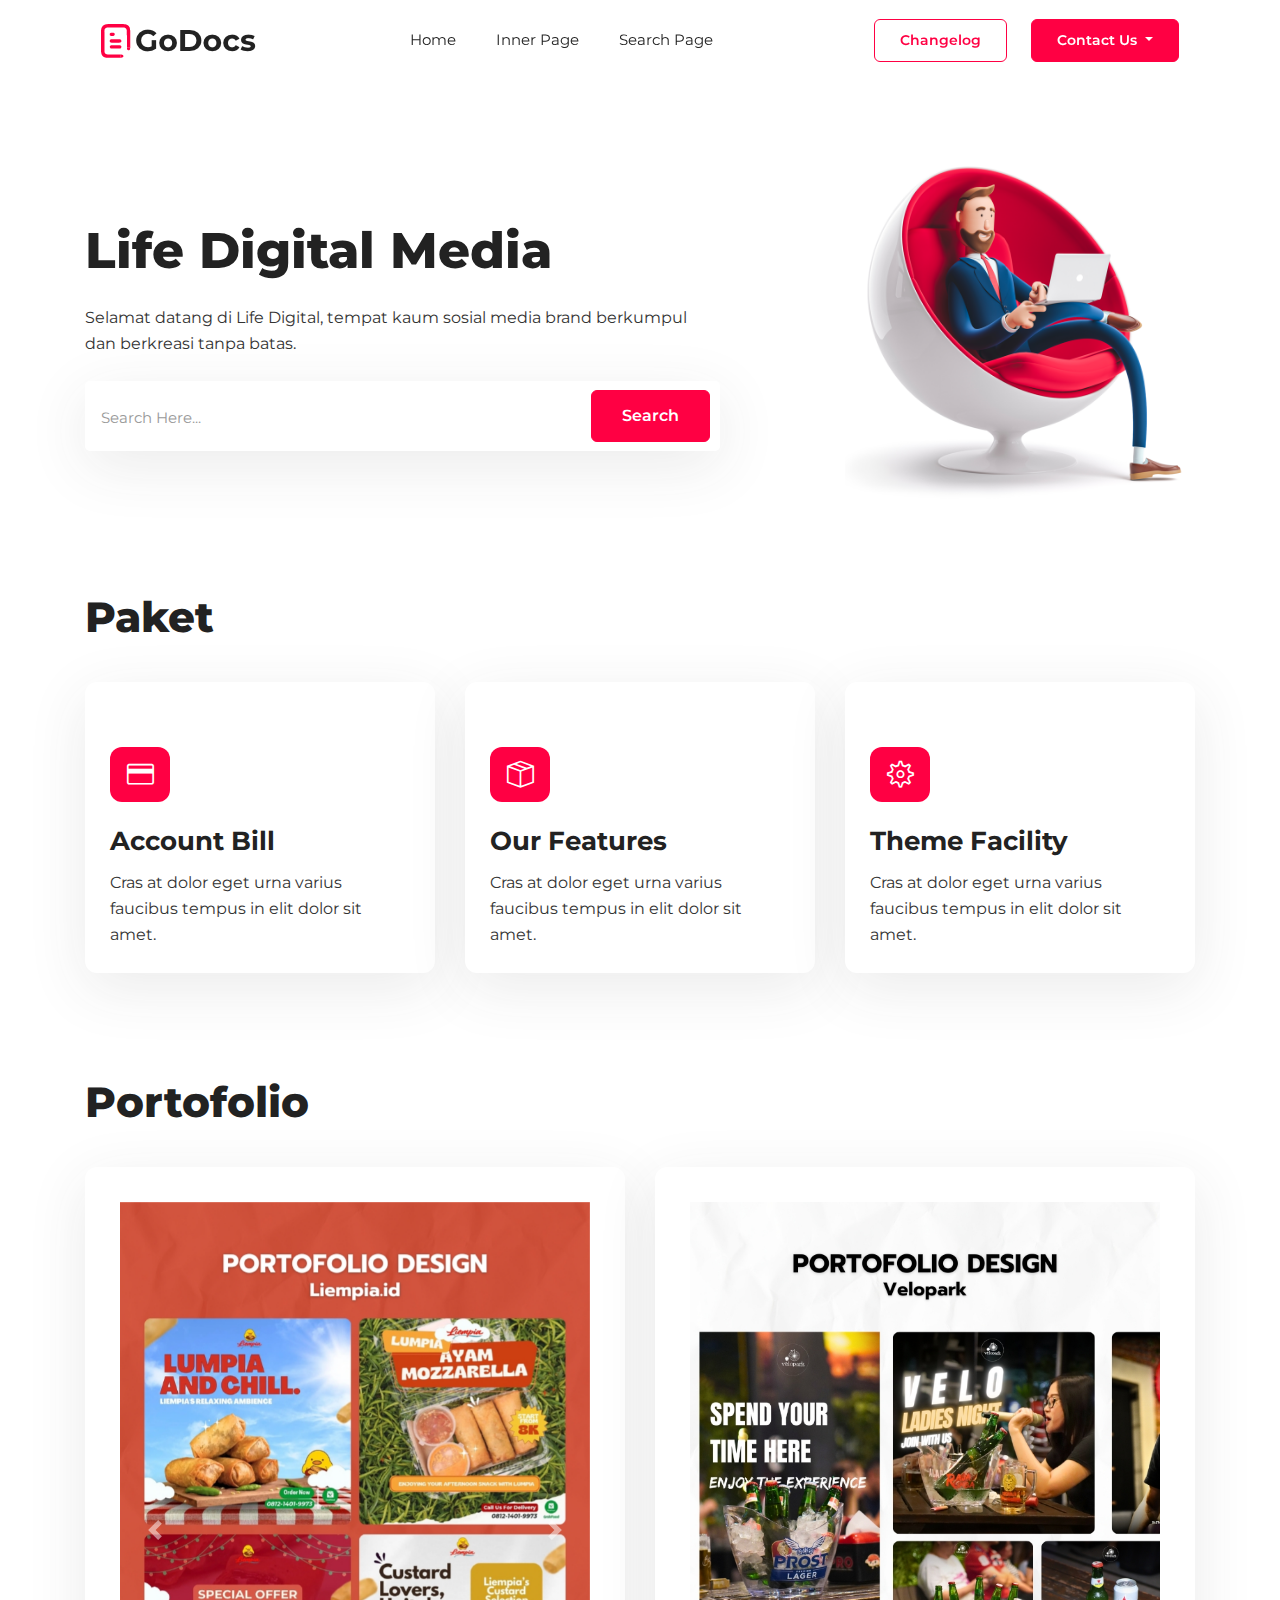
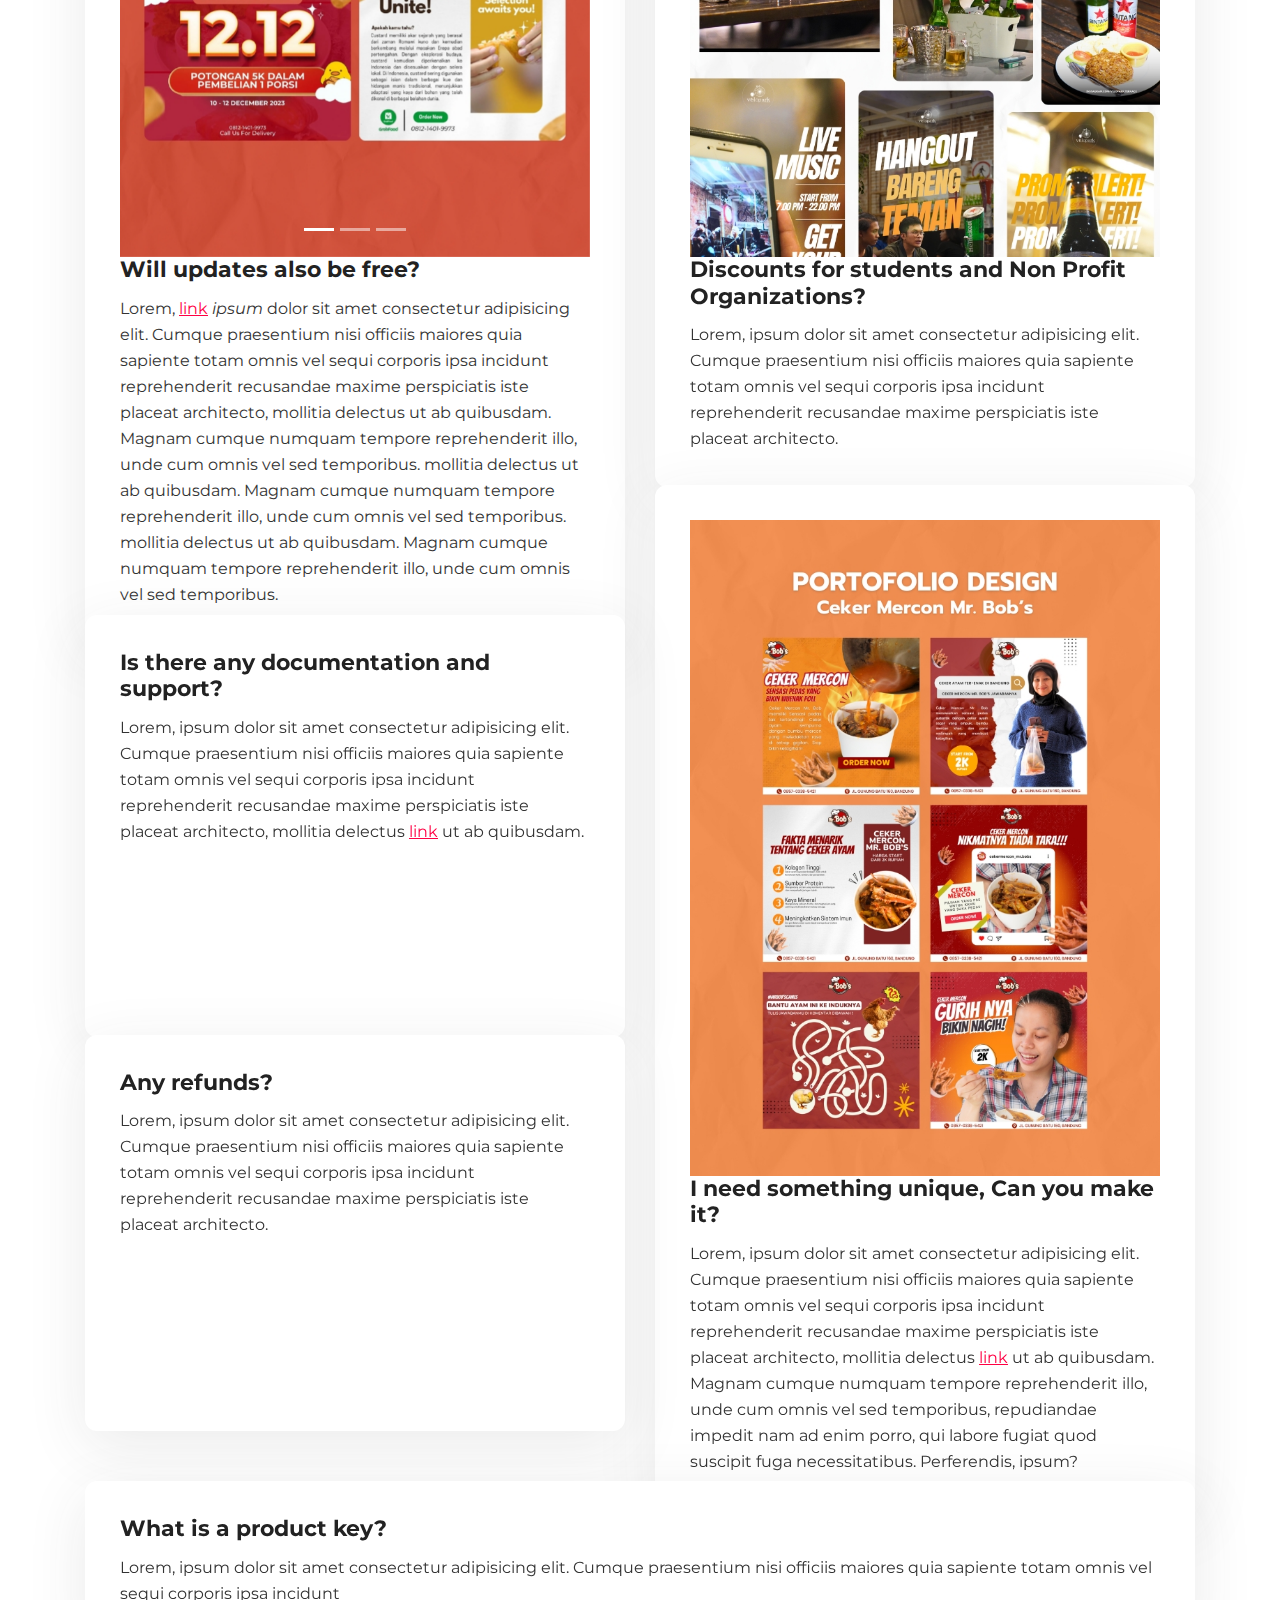
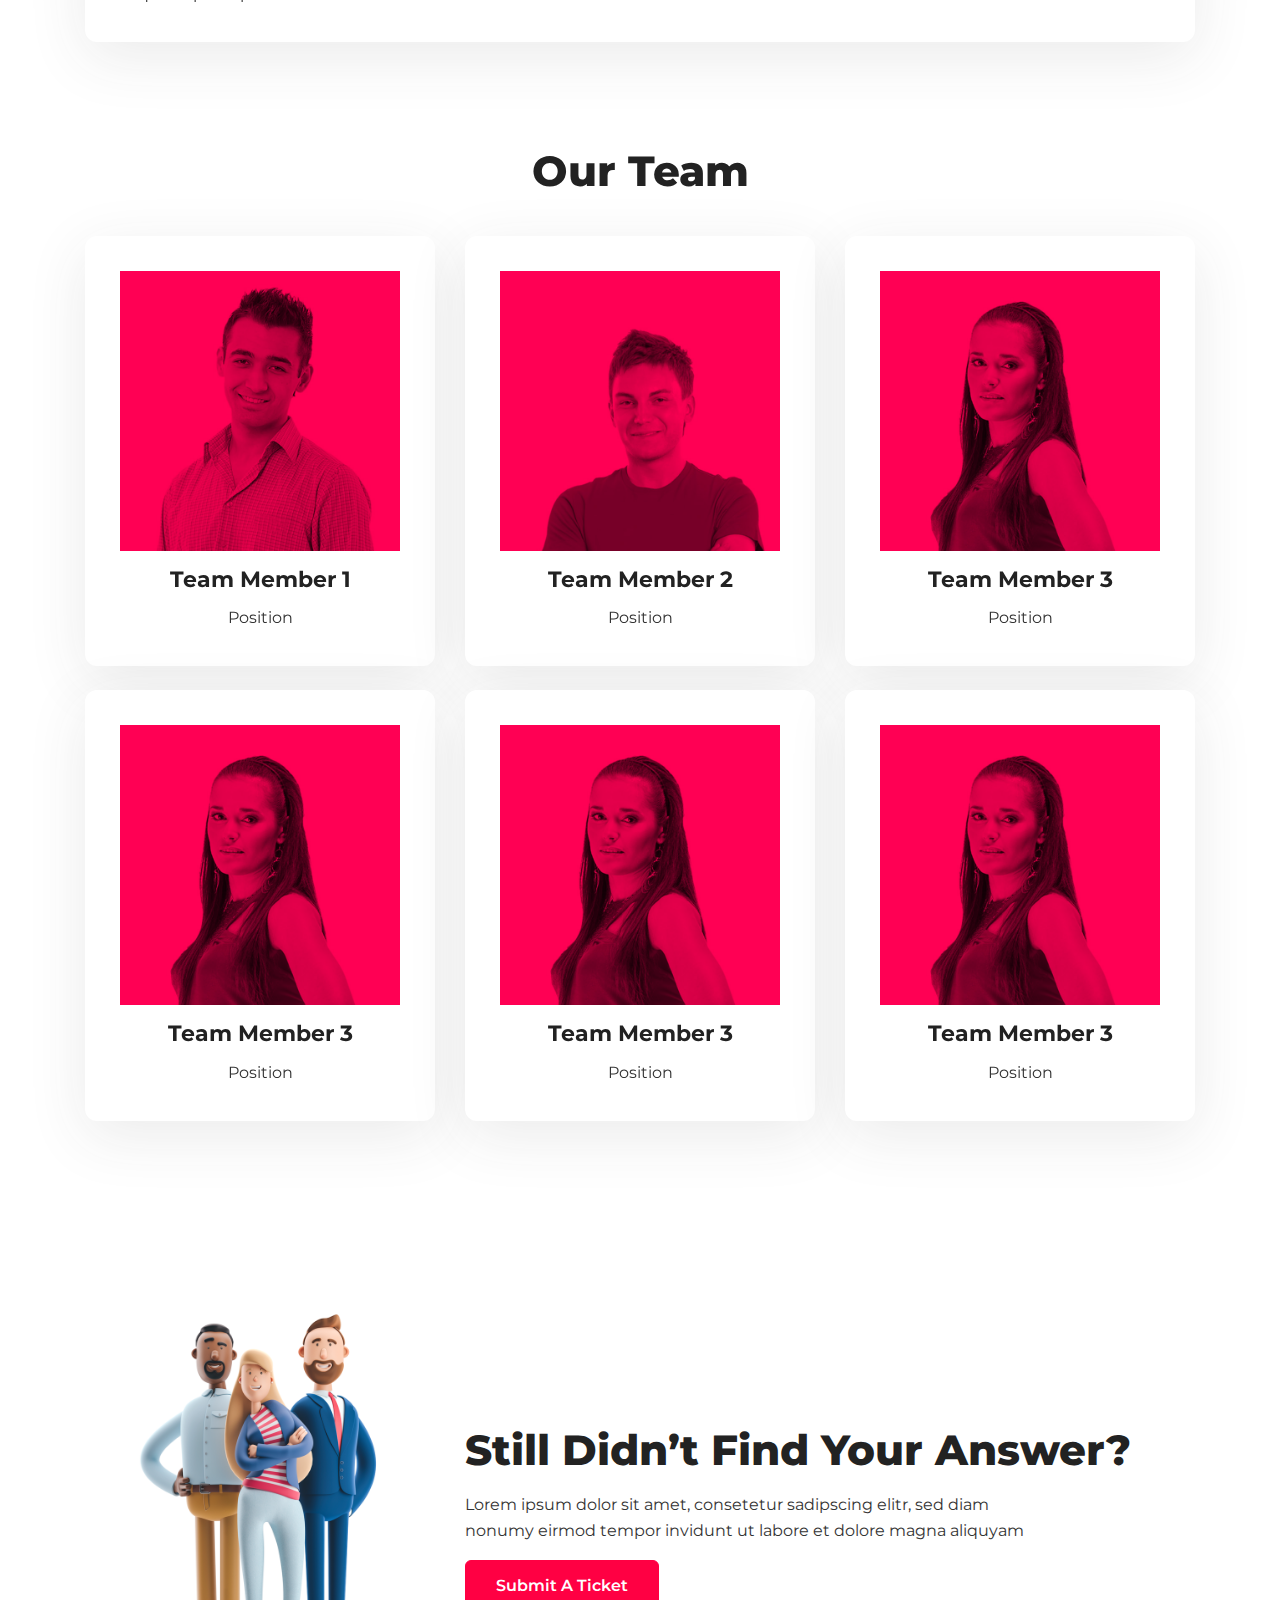
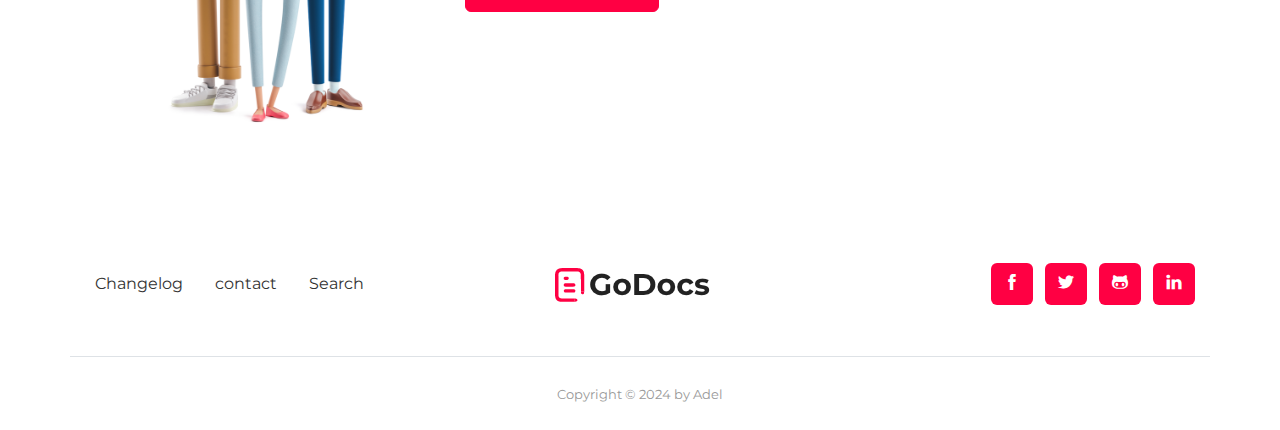
==== commit 050e83df: "ganti footer" ====
--- a/index.html
+++ b/index.html
@@ -359,7 +359,7 @@
       </div>
     </div>
     <div class="py-4 text-center">
-      <small class="text-light">Copyright © 2020 a hugo theme by <a href="https://themefisher.com">themefisher</a></small>
+      <small class="text-light">Copyright © 2024 by <a href="https://www.instagram.com/elpellata/">Adel</a></small>
     </div>
   </div>
 </footer>
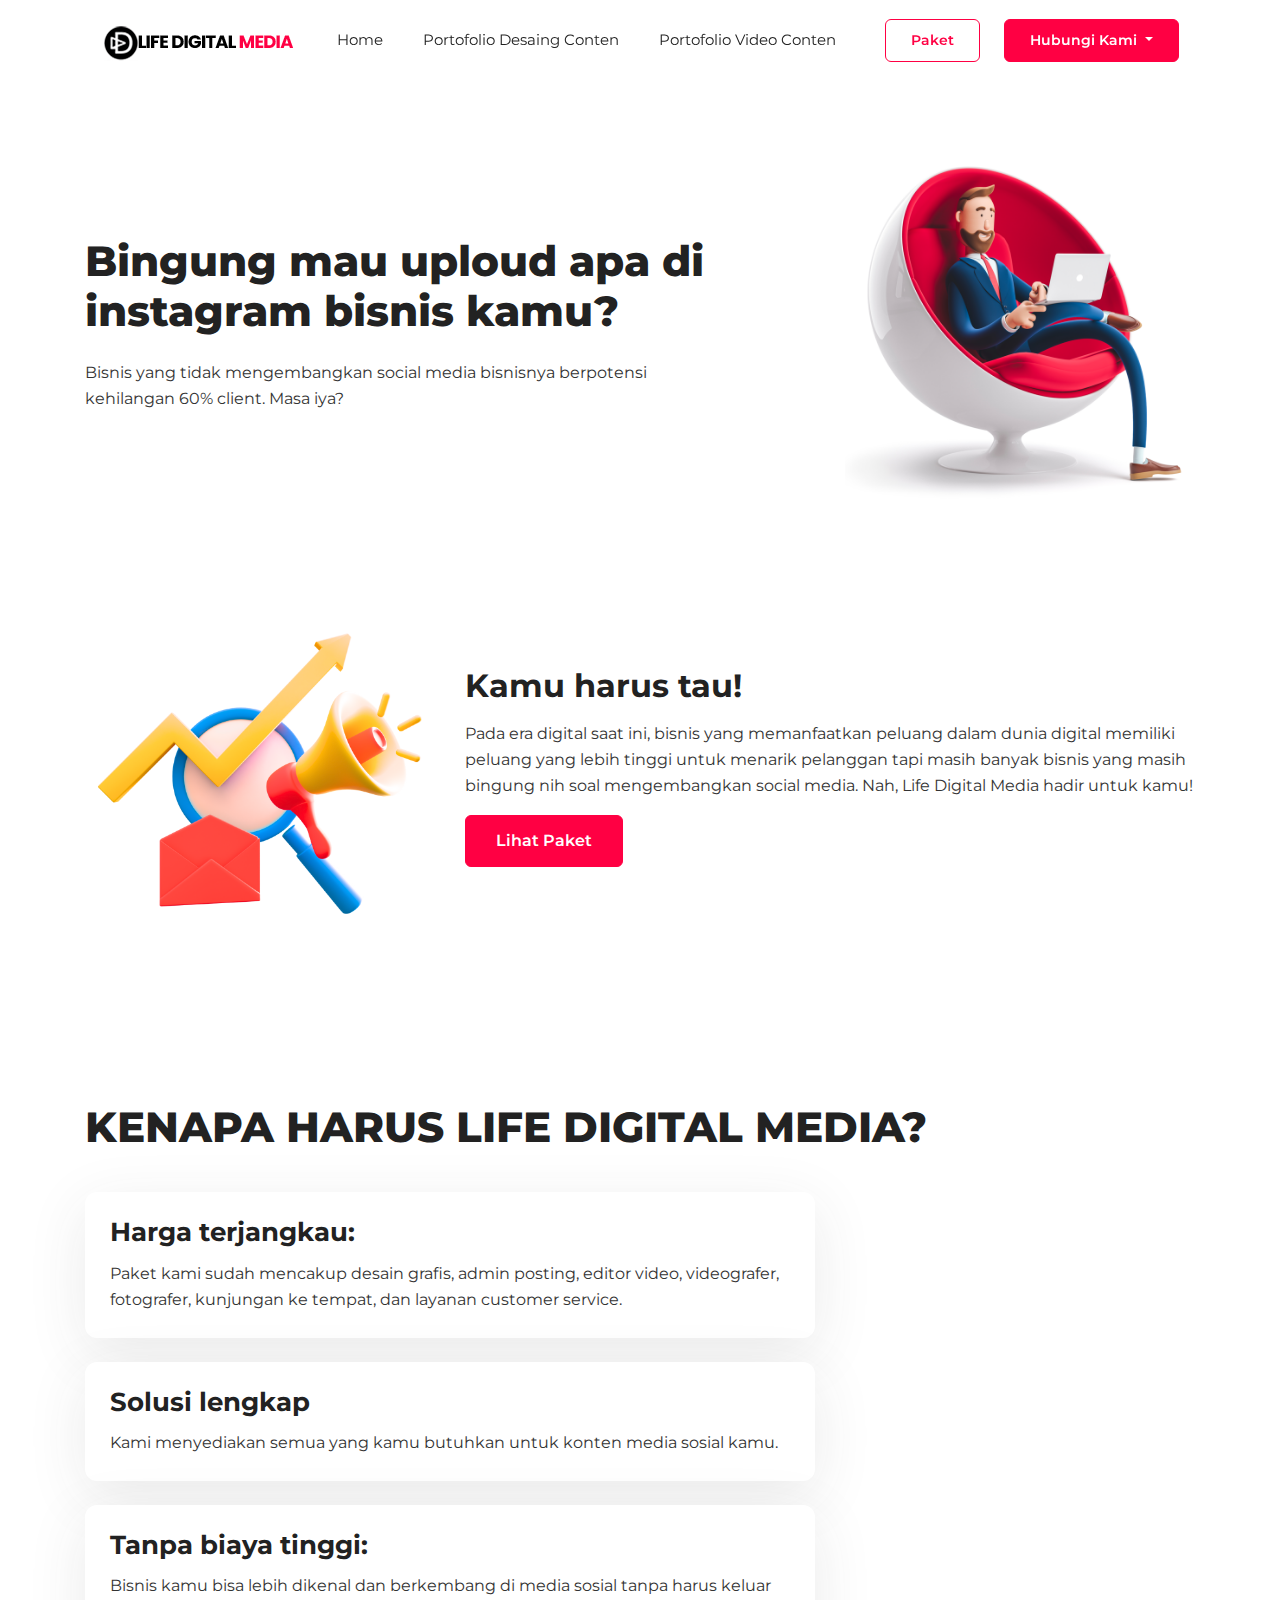
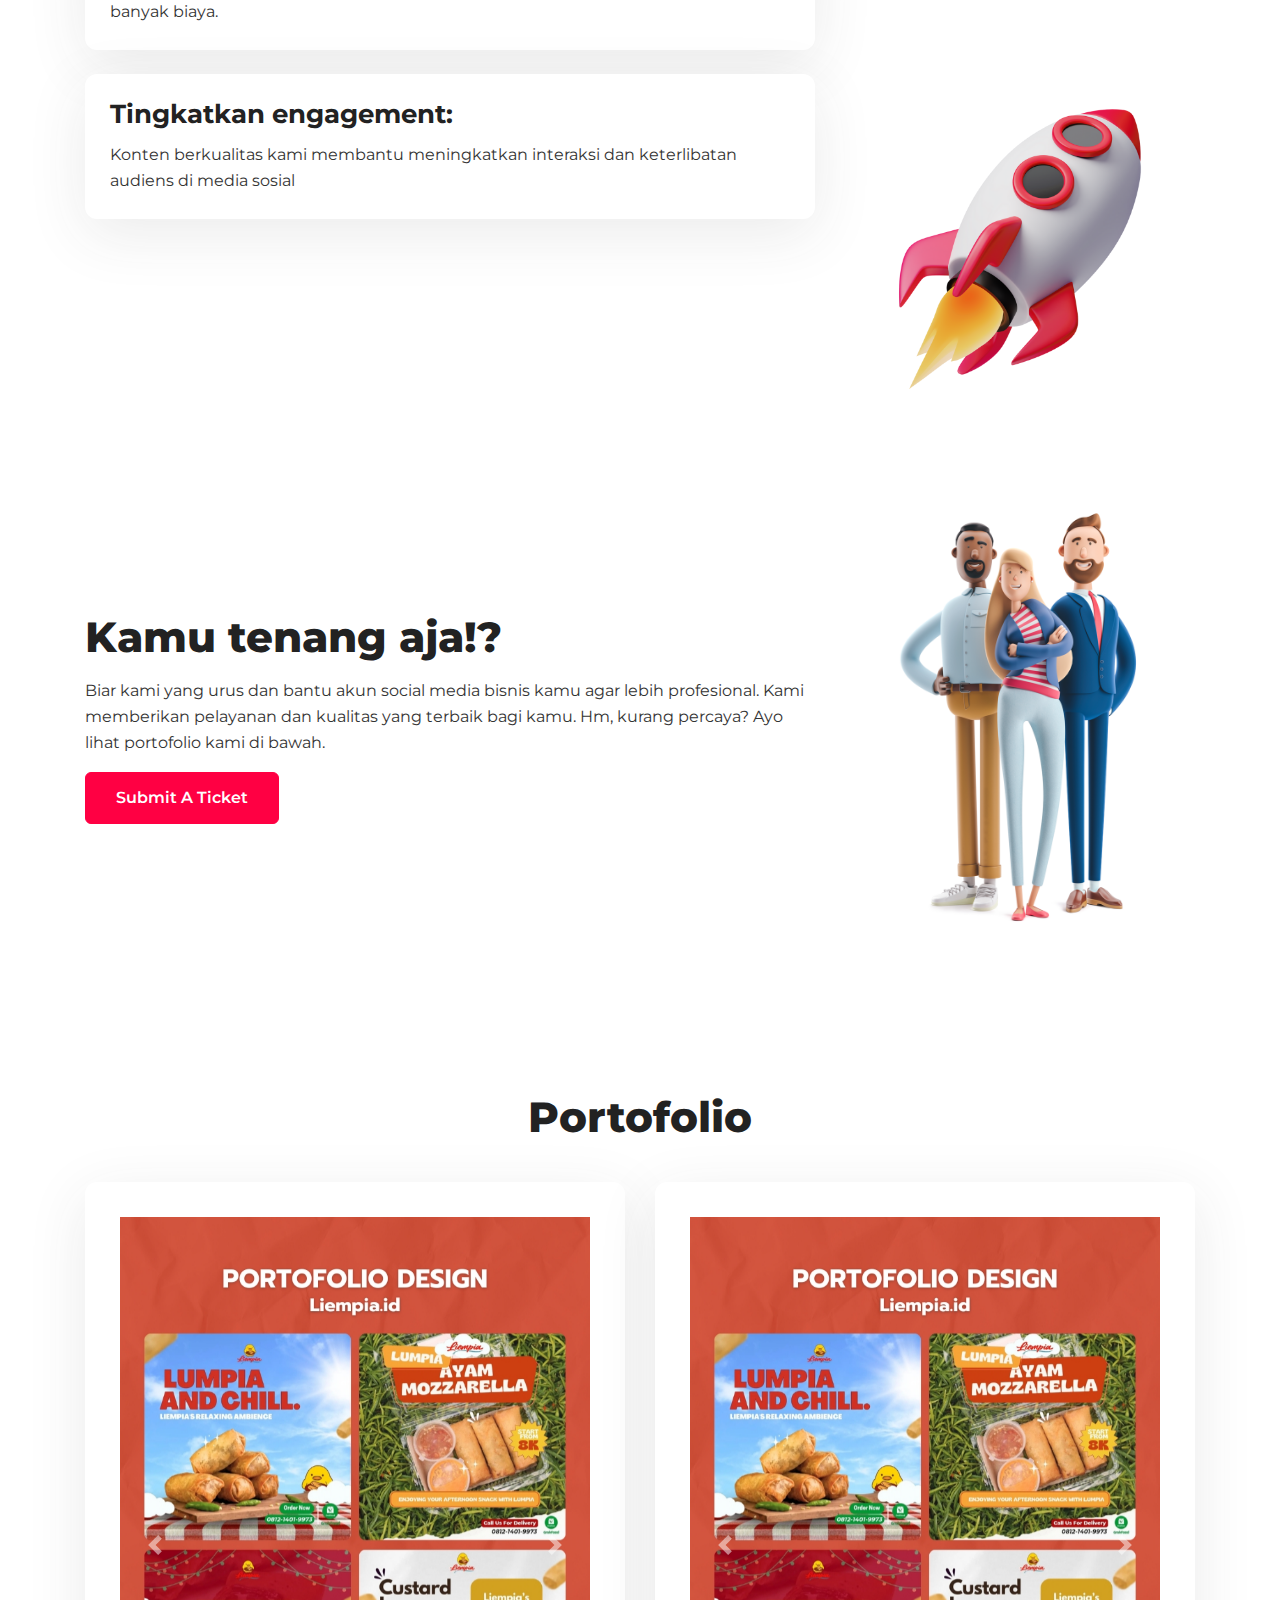
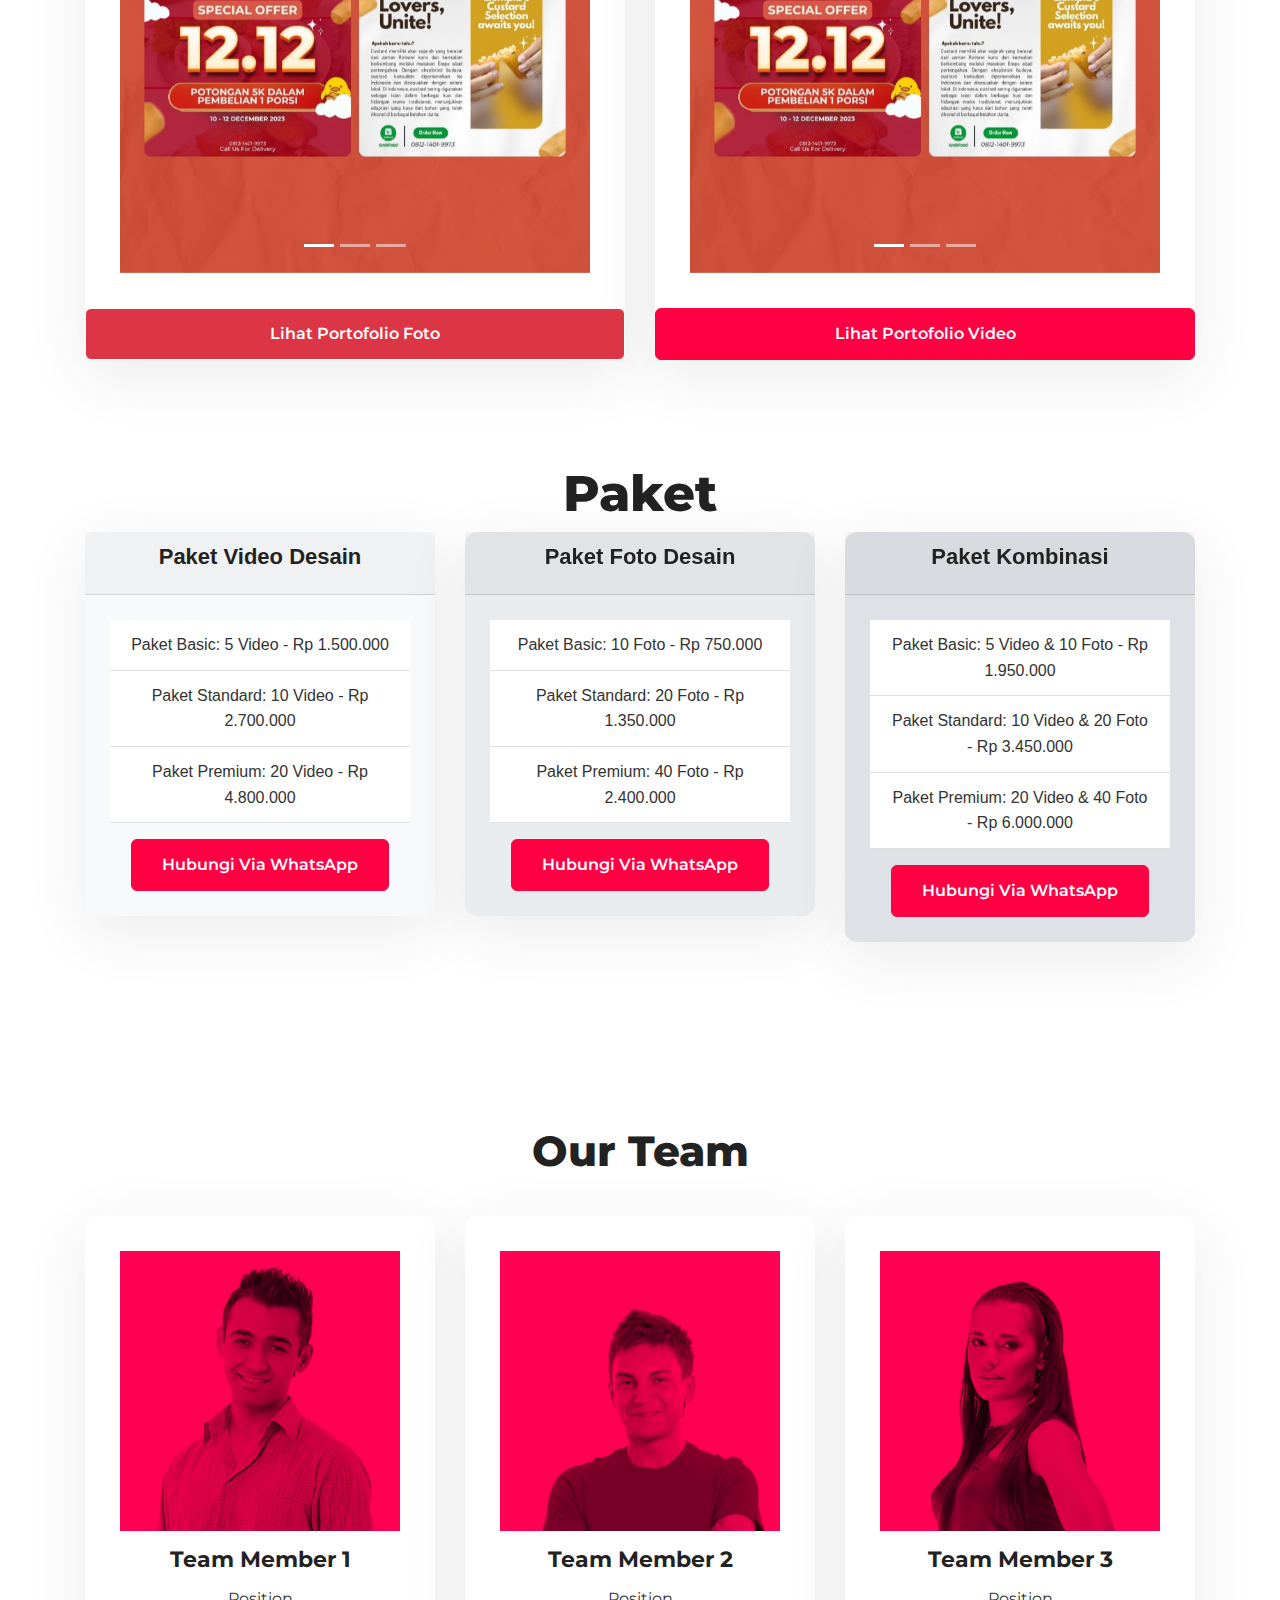
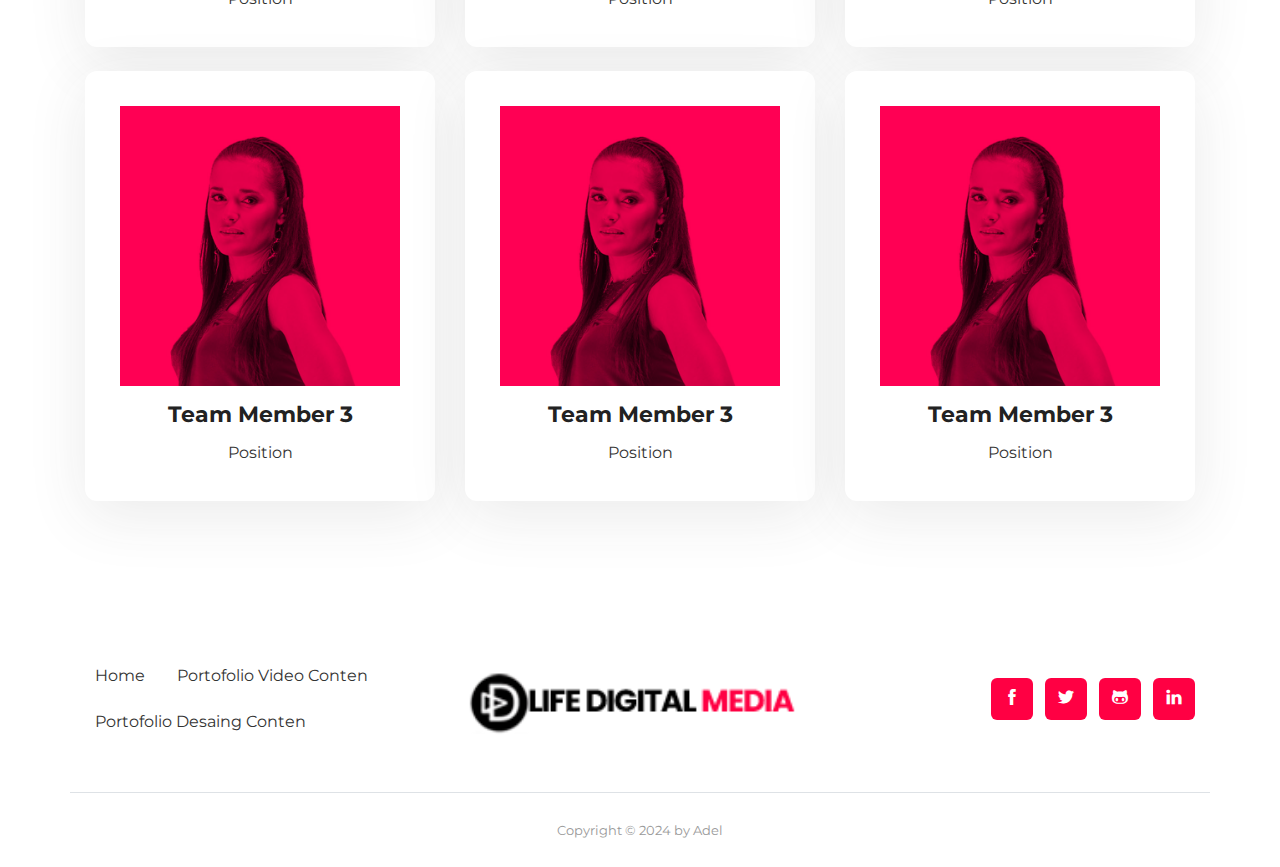
==== commit 4faae558: "mengaubah samua tampilan" ====
--- a/index.html
+++ b/index.html
@@ -29,19 +29,20 @@
 <header class="sticky-top navigation">
   <div class=container>
     <nav class="navbar navbar-expand-lg navbar-light bg-transparent">
-      <a class=navbar-brand href="index.html"><img class="img-fluid" src="images/logo.png" alt="godocs"></a>
+      <a class=navbar-brand href="index.html"><img class="img-fluid" src="images/logo/logo-2.png" alt="godocs"></a>
       <button class="navbar-toggler border-0" type="button" data-toggle="collapse" data-target="#navigation">
         <i class="ti-align-right h4 text-dark"></i></button>
       <div class="collapse navbar-collapse text-center" id=navigation>
         <ul class="navbar-nav mx-auto align-items-center">
           <li class="nav-item"><a class="nav-link" href="index.html">Home</a></li>
-          <li class="nav-item"><a class="nav-link" href="list.html">Inner Page</a></li>
-          <li class="nav-item"><a class="nav-link" href="search.html">Search Page</a></li>
+          <li class="nav-item"><a class="nav-link" href="foto.html">Portofolio Desaing Conten</a></li>
+          <li class="nav-item"><a class="nav-link" href="video.html">Portofolio Video Conten</a></li>
+          <!-- <li class="nav-item"><a class="nav-link" href="search.html">Search Page</a></li> -->
         </ul>
-        <a href="changelog.html" class="btn btn-sm btn-outline-primary ml-lg-4">changelog</a>
+        <a href="changelog.html" class="btn btn-sm btn-outline-primary ml-lg-4">Paket</a>
         <div class="btn-group ml-lg-4">
           <button id="contactButton" class="btn btn-sm btn-primary dropdown-toggle" data-toggle="dropdown" aria-haspopup="true" aria-expanded="false">
-            Contact Us
+            Hubungi kami
           </button>
           <div class="dropdown-menu">
             <a class="dropdown-item" href="https://wa.me/1234567890">Admin Chell</a>
@@ -71,8 +72,6 @@
     <button id="scrollToTopButton" class="btn btn-sm btn-danger" style="display: none; position: fixed; bottom: 20px; right: 20px;">
       <i class="ti-arrow-up"></i>
     </button>
-  
-
     </nav>
   </div>
 </header>
@@ -82,15 +81,15 @@
   <div class="container">
     <div class="row justify-content-between align-items-center">
       <div class="col-lg-7 text-center text-lg-left">
-        <h1 class="mb-4">Life Digital Media</h1>
-        <p class="mb-4">Selamat datang di Life Digital, tempat kaum sosial media brand berkumpul dan berkreasi tanpa batas.</p>
-        <form class="search-wrapper" action="search.html">
+        <h2 class="mb-4">Bingung mau uploud apa di instagram bisnis kamu?</h2>
+        <p class="mb-4">Bisnis yang tidak mengembangkan social media bisnisnya berpotensi kehilangan 60% client. Masa iya?</p>
+        <!-- <form class="search-wrapper" action="search.html">
           <input id="search-by" name="s" type="search" class="form-control form-control-lg"
             placeholder="Search Here...">
           <button type="submit" class="btn btn-primary">Search</button>
-        </form>
-      </div>
-      <div class="col-lg-4 d-lg-block d-none">
+        </form> -->
+      </div>
+      <div class="col-lg-4">
         <img src="images/banner.jpg" alt="illustration" class="img-fluid">
       </div>
     </div>
@@ -98,63 +97,111 @@
 </section>
 <!-- /banner -->
 
-<!-- topics -->
+<section class="section">
+  <div class="container">
+    <div class="row align-items-center">
+      <div class="col-lg-4 text-center">
+        <img src="images/logo/Untitled design (2).png" class="img-fluid" alt="">
+      </div>
+      <div class="col-lg-8 text-lg-left text-center">
+        <h3 class="mb-3">Kamu harus tau!</h3>
+        <p>Pada era digital saat ini, bisnis yang memanfaatkan peluang dalam dunia digital memiliki peluang yang lebih tinggi untuk menarik pelanggan tapi masih banyak bisnis yang masih bingung nih soal mengembangkan social media. Nah, Life Digital Media hadir untuk kamu!
+        </p>
+        <a href="#paket" class="btn btn-primary" onclick="document.querySelector('#paket').scrollIntoView({ behavior: 'smooth' }); return false;">Lihat paket</a>
+      </div>
+    </div>
+  </div>
+</section>
+
 <section class="section pb-0">
   <div class="container">
-    <h2 class="section-title">Paket</h2>
+    <h2 class="section-title">KENAPA HARUS LIFE DIGITAL MEDIA?</h2>
     <div class="row">
       <!-- topic -->
-      <div class="col-lg-4 col-md-5 col-sm-6 mb-4">
+      <div class="col-lg-8 col-md-5 col-sm-6 mb-4">
         <div class="card match-height">
           <div class="card-body">
-            <i class="card-icon ti-credit-card mb-4"></i>
-            <h3 class="card-title h4">Account Bill</h3>
-            <p class="card-text">Cras at dolor eget urna varius faucibus tempus in elit dolor sit amet.</p>
+            <!-- <i class="card-icon ti-credit-card mb-4"></i> -->
+            <h3 class="card-title h4">Harga terjangkau:</h3>
+            <p class="card-text">Paket kami sudah mencakup desain grafis, admin posting, editor video, videografer, fotografer, kunjungan ke tempat, dan layanan customer service.
+            </p>
             <a href="list.html" class="stretched-link"></a>
           </div>
         </div>
       </div>
+      <div class="col-lg-8 col-md-5 col-sm-6 mb-4">
+        <div class="card match-height">
+          <div class="card-body">
+          
+            <h3 class="card-title h4">Solusi lengkap</h3>
+            <p class="card-text">Kami menyediakan semua yang kamu butuhkan untuk konten media sosial kamu.</p>
+            <a href="list.html" class="stretched-link"></a>
+            <!-- <i class="card-icon ti-credit-card mb-4"></i> -->
+          </div>
+        </div>
+      </div>
+      <div class="col-lg-8 col-md-5 col-sm-6 mb-4">
+        <div class="card match-height">
+          <div class="card-body">
+          
+            <h3 class="card-title h4">Tanpa biaya tinggi: </h3>
+            <p class="card-text">Bisnis kamu bisa lebih dikenal dan berkembang di media sosial tanpa harus keluar banyak biaya.</p>
+            <a href="list.html" class="stretched-link"></a>
+            <!-- <i class="card-icon ti-credit-card mb-4"></i> -->
+          </div>
+        </div>
+      </div>
+      <div class="col-lg-8 col-md-5 col-sm-6 mb-4">
+        <div class="card match-height">
+          <div class="card-body">
+          
+            <h3 class="card-title h4">Tingkatkan engagement: </h3>
+            <p class="card-text">Konten berkualitas kami membantu meningkatkan interaksi dan keterlibatan audiens di media sosial</p>
+            <a href="list.html" class="stretched-link"></a>
+            <!-- <i class="card-icon ti-credit-card mb-4"></i> -->
+          </div>
+        </div>
+      </div>
+      <div class="col-lg-4 d-flex align-items-center justify-content-end d-lg-block d-none">
+        <img src="images/logo/lg-2.png" class="img-fluid" alt="">
+      </div>
       <!-- topic -->
-      <div class="col-lg-4 col-md-5 col-sm-6 mb-4">
-        <div class="card match-height">
-          <div class="card-body">
-            <i class="card-icon ti-package mb-4"></i>
-            <h3 class="card-title h4">Our Features</h3>
-            <p class="card-text">Cras at dolor eget urna varius faucibus tempus in elit dolor sit amet.</p>
-            <a href="list.html" class="stretched-link"></a>
-          </div>
-        </div>
-      </div>
-      <!-- topic -->
-      <div class="col-lg-4 col-md-5 col-sm-6 mb-4">
-        <div class="card match-height">
-          <div class="card-body">
-            <i class="card-icon ti-settings mb-4"></i>
-            <h3 class="card-title h4">Theme Facility</h3>
-            <p class="card-text">Cras at dolor eget urna varius faucibus tempus in elit dolor sit amet.</p>
-            <a href="list.html" class="stretched-link"></a>
-          </div>
-        </div>
-      </div>
-    </div>
-  </div>
-</section>
-<!-- /topics -->
+    </div>
+  </div>
+</section>
+
+
+<section class="section">
+  <div class="container">
+    <div class="row align-items-center">
+      <div class="col-lg-8 text-lg-left text-center">
+        <h2 class="mb-3">Kamu tenang aja!?</h2>
+        <p>Biar kami yang urus dan bantu akun social media bisnis kamu agar lebih profesional. Kami memberikan pelayanan dan kualitas yang terbaik bagi kamu. Hm, kurang percaya? Ayo lihat portofolio kami di bawah.</p>
+        <a href="contact.html" class="btn btn-primary">Submit a ticket</a>
+      </div>
+      <div class="col-lg-4 text-center d-lg-block d-none">
+        <img src="images/cta-illustration.jpg" class="img-fluid" alt="">
+      </div>
+    </div>
+  </div>
+</section>
+
+
 
 <!-- faq -->
 <section class="section pb-0">
   <div class="container">
-    <h2 class="section-title">Portofolio</h2>
+    <h2 class="section-title text-center">Portofolio</h2>
     <div class="row masonry-wrapper">
       <!-- faq item -->
       <div class="col-md-6 mb-4">
         <div class="card card-lg">
           <div class="card-body">
-            <div id="carouselExampleIndicators" class="carousel slide" data-ride="carousel">
+            <div id="carouselExampleIndicators1" class="carousel slide" data-ride="carousel">
               <ol class="carousel-indicators">
-                <li data-target="#carouselExampleIndicators" data-slide-to="0" class="active"></li>
-                <li data-target="#carouselExampleIndicators" data-slide-to="1"></li>
-                <li data-target="#carouselExampleIndicators" data-slide-to="2"></li>
+                <li data-target="#carouselExampleIndicators1" data-slide-to="0" class="active"></li>
+                <li data-target="#carouselExampleIndicators1" data-slide-to="1"></li>
+                <li data-target="#carouselExampleIndicators1" data-slide-to="2"></li>
               </ol>
               <div class="carousel-inner">
                 <div class="carousel-item active">
@@ -167,89 +214,114 @@
                   <img src="images/protofolio foto/PD_3.jpg" class="d-block w-100" alt="">
                 </div>
               </div>
-              <a class="carousel-control-prev" href="#carouselExampleIndicators" role="button" data-slide="prev">
+              <a class="carousel-control-prev" href="#carouselExampleIndicators1" role="button" data-slide="prev">
                 <span class="carousel-control-prev-icon" aria-hidden="true"></span>
                 <span class="sr-only">Previous</span>
               </a>
-              <a class="carousel-control-next" href="#carouselExampleIndicators" role="button" data-slide="next">
+              <a class="carousel-control-next" href="#carouselExampleIndicators1" role="button" data-slide="next">
                 <span class="carousel-control-next-icon" aria-hidden="true"></span>
                 <span class="sr-only">Next</span>
               </a>
             </div>
-            <h3 class="card-title h5">Will updates also be free?</h3>
-            <p class="card-text content">Lorem, <a href="https://examplesite.com">link</a> <em>ipsum</em> dolor sit amet consectetur adipisicing elit. Cumque praesentium nisi officiis maiores quia sapiente totam omnis vel sequi corporis ipsa incidunt reprehenderit recusandae maxime perspiciatis iste placeat architecto, mollitia delectus ut ab quibusdam. Magnam cumque numquam tempore reprehenderit illo, unde cum omnis vel sed temporibus. mollitia delectus ut ab quibusdam. Magnam cumque numquam tempore reprehenderit illo, unde cum
-              omnis vel sed temporibus. mollitia delectus ut ab quibusdam. Magnam cumque numquam tempore reprehenderit
-              illo, unde cum omnis vel sed temporibus.</p>
-          </div>
-        </div>
-      </div>
-      <!-- faq item -->
+          </div>
+          <a href="foto.html" class="btn btn-danger">Lihat Portofolio Foto</a>
+        </div>
+      </div>
       <div class="col-md-6 mb-4">
         <div class="card card-lg">
           <div class="card-body">
-            <img src="images/protofolio foto/PD_2.jpg" width="500" alt="">
-            <h3 class="card-title h5">Discounts for students and Non Profit Organizations?</h3>
-            <p class="card-text content">Lorem, ipsum dolor sit amet consectetur adipisicing elit. Cumque praesentium
-              nisi officiis maiores quia sapiente totam omnis vel sequi corporis ipsa incidunt reprehenderit recusandae
-              maxime perspiciatis iste placeat architecto.</p>
-          </div>
-        </div>
-      </div>
-      <!-- faq item -->
-      <div class="col-md-6 mb-4">
-        <div class="card card-lg">
-          <div class="card-body">
-            <img src="images/protofolio foto/PD_3.jpg" width="500" alt="">
-            <h3 class="card-title h5">I need something unique, Can you make it?</h3>
-            <p class="card-text content">Lorem, ipsum dolor sit amet consectetur adipisicing elit. Cumque praesentium
-              nisi officiis maiores quia sapiente totam omnis vel sequi corporis ipsa incidunt reprehenderit recusandae
-              maxime perspiciatis iste placeat architecto, mollitia delectus <a href="https://examplesite.com">link</a>
-              ut ab quibusdam. Magnam cumque numquam tempore reprehenderit illo, unde cum omnis vel sed temporibus,
-              repudiandae impedit nam ad enim porro, qui labore fugiat quod suscipit fuga necessitatibus. Perferendis,
-              ipsum?</p>
-          </div>
-        </div>
-      </div>
-      <!-- faq item -->
-      <div class="col-md-6 mb-4">
-        <div class="card card-lg">
-          <div class="card-body">
-            <h3 class="card-title h5">Is there any documentation and support?</h3>
-            <p class="card-text content">Lorem, ipsum dolor sit amet consectetur adipisicing elit. Cumque praesentium
-              nisi officiis maiores quia sapiente totam omnis vel sequi corporis ipsa incidunt reprehenderit recusandae
-              maxime perspiciatis iste placeat architecto, mollitia delectus <a href="https://examplesite.com">link</a>
-              ut ab quibusdam.</p>
-              <iframe src="https://www.youtube.com/embed/iUtnZpzkbG8?autoplay=1&mute=1" width="100%" height="100%" frameborder="0" allowfullscreen allow="autoplay" onmouseover="this.src+='&autoplay=1';"></iframe>
-          </div>
-        </div>
-      </div>
-      <!-- faq item -->
-      <div class="col-md-6 mb-4">
-        <div class="card card-lg">
-          <div class="card-body">
-            <h3 class="card-title h5">Any refunds?</h3>
-            <p class="card-text content">Lorem, ipsum dolor sit amet consectetur adipisicing elit. Cumque praesentium
-              nisi officiis maiores quia sapiente totam omnis vel sequi corporis ipsa incidunt reprehenderit recusandae
-              maxime perspiciatis iste placeat architecto.</p>
-              <iframe src="https://www.youtube.com/embed/iUtnZpzkbG8?autoplay=1&mute=1" width="100%" height="100%" frameborder="0" allowfullscreen allow="autoplay" onmouseover="this.src+='&autoplay=1';"></iframe>
-          </div>
-        </div>
-      </div>
-      <!-- faq item -->
-      <div class="col-md-12 mb-4">
-        <div class="card card-lg">
-          <div class="card-body">
-            <h3 class="card-title h5">What is a product key?</h3>
-            <p class="card-text content">Lorem, ipsum dolor sit amet consectetur adipisicing elit. Cumque praesentium
-              nisi officiis maiores quia sapiente totam omnis vel sequi corporis ipsa incidunt</p>
-            
-          </div>
-        </div>
-      </div>
-    </div>
+            <div id="carouselExampleIndicators2" class="carousel slide" data-ride="carousel">
+              <ol class="carousel-indicators">
+                <li data-target="#carouselExampleIndicators2" data-slide-to="0" class="active"></li>
+                <li data-target="#carouselExampleIndicators2" data-slide-to="1"></li>
+                <li data-target="#carouselExampleIndicators2" data-slide-to="2"></li>
+              </ol>
+              <div class="carousel-inner">
+                <div class="carousel-item active">
+                  <img src="images/protofolio foto/PD_1.jpg" class="d-block w-100" alt="">
+                </div>
+                <div class="carousel-item">
+                  <img src="images/protofolio foto/PD_2.jpg" class="d-block w-100" alt="">
+                </div>
+                <div class="carousel-item">
+                  <img src="images/protofolio foto/PD_3.jpg" class="d-block w-100" alt="">
+                </div>
+              </div>
+              <a class="carousel-control-prev" href="#carouselExampleIndicators2" role="button" data-slide="prev">
+                <span class="carousel-control-prev-icon" aria-hidden="true"></span>
+                <span class="sr-only">Previous</span>
+              </a>
+              <a class="carousel-control-next" href="#carouselExampleIndicators2" role="button" data-slide="next">
+                <span class="carousel-control-next-icon" aria-hidden="true"></span>
+                <span class="sr-only">Next</span>
+              </a>
+            </div>
+          </div>
+          <a href="video.html" class="btn btn-primary">Lihat Portofolio Video</a>
+        </div>
+        </div>
+      </div>
   </div>
 </section>
 <!-- /faq -->
+
+<!-- paket -->
+<section class="section" id="paket">
+  <div class="container">
+    <h1 class="text-center">Paket</h1>
+    <div class="row">
+      <div class="col-lg-4 mb-4">
+        <div class="card" style="background-color: #f8f9fa;">
+          <div class="card-header text-center">
+            <h5 class="card-title" style="font-family: 'Arial', sans-serif; font-weight: bold;">Paket Video Desain</h5>
+          </div>
+          <div class="card-body text-center">
+            <!-- <img src="images/package/video_design.jpg" class="img-fluid mb-3" alt="Paket Video Desain"> -->
+            <ul class="list-group list-group-flush" style="font-family: 'Arial', sans-serif;">
+              <li class="list-group-item">Paket Basic: 5 Video - Rp 1.500.000</li>
+              <li class="list-group-item">Paket Standard: 10 Video - Rp 2.700.000</li>
+              <li class="list-group-item">Paket Premium: 20 Video - Rp 4.800.000</li>
+            </ul>
+            <a href="https://wa.me/1234567890" class="btn btn-primary mt-3">Hubungi via WhatsApp</a>
+          </div>
+        </div>
+      </div>
+      <div class="col-lg-4 mb-4">
+        <div class="card" style="background-color: #e9ecef;">
+          <div class="card-header text-center">
+            <h5 class="card-title" style="font-family: 'Arial', sans-serif; font-weight: bold;">Paket Foto Desain</h5>
+          </div>
+          <div class="card-body text-center">
+            <!-- <img src="images/.jpg" class="img-fluid mb-3" alt="Paket Foto Desain"> -->
+            <ul class="list-group list-group-flush" style="font-family: 'Arial', sans-serif;">
+              <li class="list-group-item">Paket Basic: 10 Foto - Rp 750.000</li>
+              <li class="list-group-item">Paket Standard: 20 Foto - Rp 1.350.000</li>
+              <li class="list-group-item">Paket Premium: 40 Foto - Rp 2.400.000</li>
+            </ul>
+            <a href="https://wa.me/1234567890" class="btn btn-primary mt-3">Hubungi via WhatsApp</a>
+          </div>
+        </div>
+      </div>
+      <div class="col-lg-4 mb-4">
+        <div class="card" style="background-color: #dee2e6;">
+          <div class="card-header text-center">
+            <h5 class="card-title" style="font-family: 'Arial', sans-serif; font-weight: bold;">Paket Kombinasi</h5>
+          </div>
+          <div class="card-body text-center">
+            <!-- <img src="images/package/combo_design.jpg" class="img-fluid mb-3" alt="Paket Kombinasi"> -->
+            <ul class="list-group list-group-flush" style="font-family: 'Arial', sans-serif;">
+              <li class="list-group-item">Paket Basic: 5 Video & 10 Foto - Rp 1.950.000</li>
+              <li class="list-group-item">Paket Standard: 10 Video & 20 Foto - Rp 3.450.000</li>
+              <li class="list-group-item">Paket Premium: 20 Video & 40 Foto - Rp 6.000.000</li>
+            </ul>
+            <a href="https://wa.me/1234567890" class="btn btn-primary mt-3">Hubungi via WhatsApp</a>
+          </div>
+        </div>
+      </div>
+    </div>
+  </div>
+</section>
+<!-- /paket -->
 
 <!-- tim work -->
 <section class="section">
@@ -318,20 +390,7 @@
 <!-- end tim work -->
 
 <!-- call to action -->
-<section class="section">
-  <div class="container">
-    <div class="row align-items-center">
-      <div class="col-lg-4 text-center d-lg-block d-none">
-        <img src="images/cta-illustration.jpg" class="img-fluid" alt="">
-      </div>
-      <div class="col-lg-8 text-lg-left text-center">
-        <h2 class="mb-3">Still Didn&rsquo;t Find Your Answer?</h2>
-        <p>Lorem ipsum dolor sit amet, consetetur sadipscing elitr, sed diam <br> nonumy eirmod tempor invidunt ut labore et dolore magna aliquyam</p>
-        <a href="contact.html" class="btn btn-primary">Submit a ticket</a>
-      </div>
-    </div>
-  </div>
-</section>
+
 <!-- /call to action -->
 
 <footer>
@@ -339,14 +398,14 @@
     <div class="row align-items-center border-bottom py-5">
       <div class="col-lg-4">
         <ul class="list-inline footer-menu text-center text-lg-left">
-          <li class="list-inline-item"><a href="changelog.html">Changelog</a></li>
-          <li class="list-inline-item"><a href="contact.html">contact</a></li>
-          <li class="list-inline-item"><a href="search.html">Search</a></li>
+          <li class="list-inline-item"><a href="index.html">Home</a></li>
+          <li class="list-inline-item"><a href="foto.html">Portofolio Video Conten</a></li>
+          <li class="list-inline-item"><a href="video.html">Portofolio Desaing Conten</a></li>
         </ul>
       </div>
       <div class="col-lg-4 text-center mb-4 mb-lg-0">
         <a class="navbar-brand" href="index.html">
-          <img class="img-fluid" src="images/logo.png" alt="Hugo documentation theme">
+          <img class="img-fluid" src="images/logo/logo-2.png" width="380" alt="Hugo documentation theme">
         </a>
       </div>
       <div class="col-lg-4">
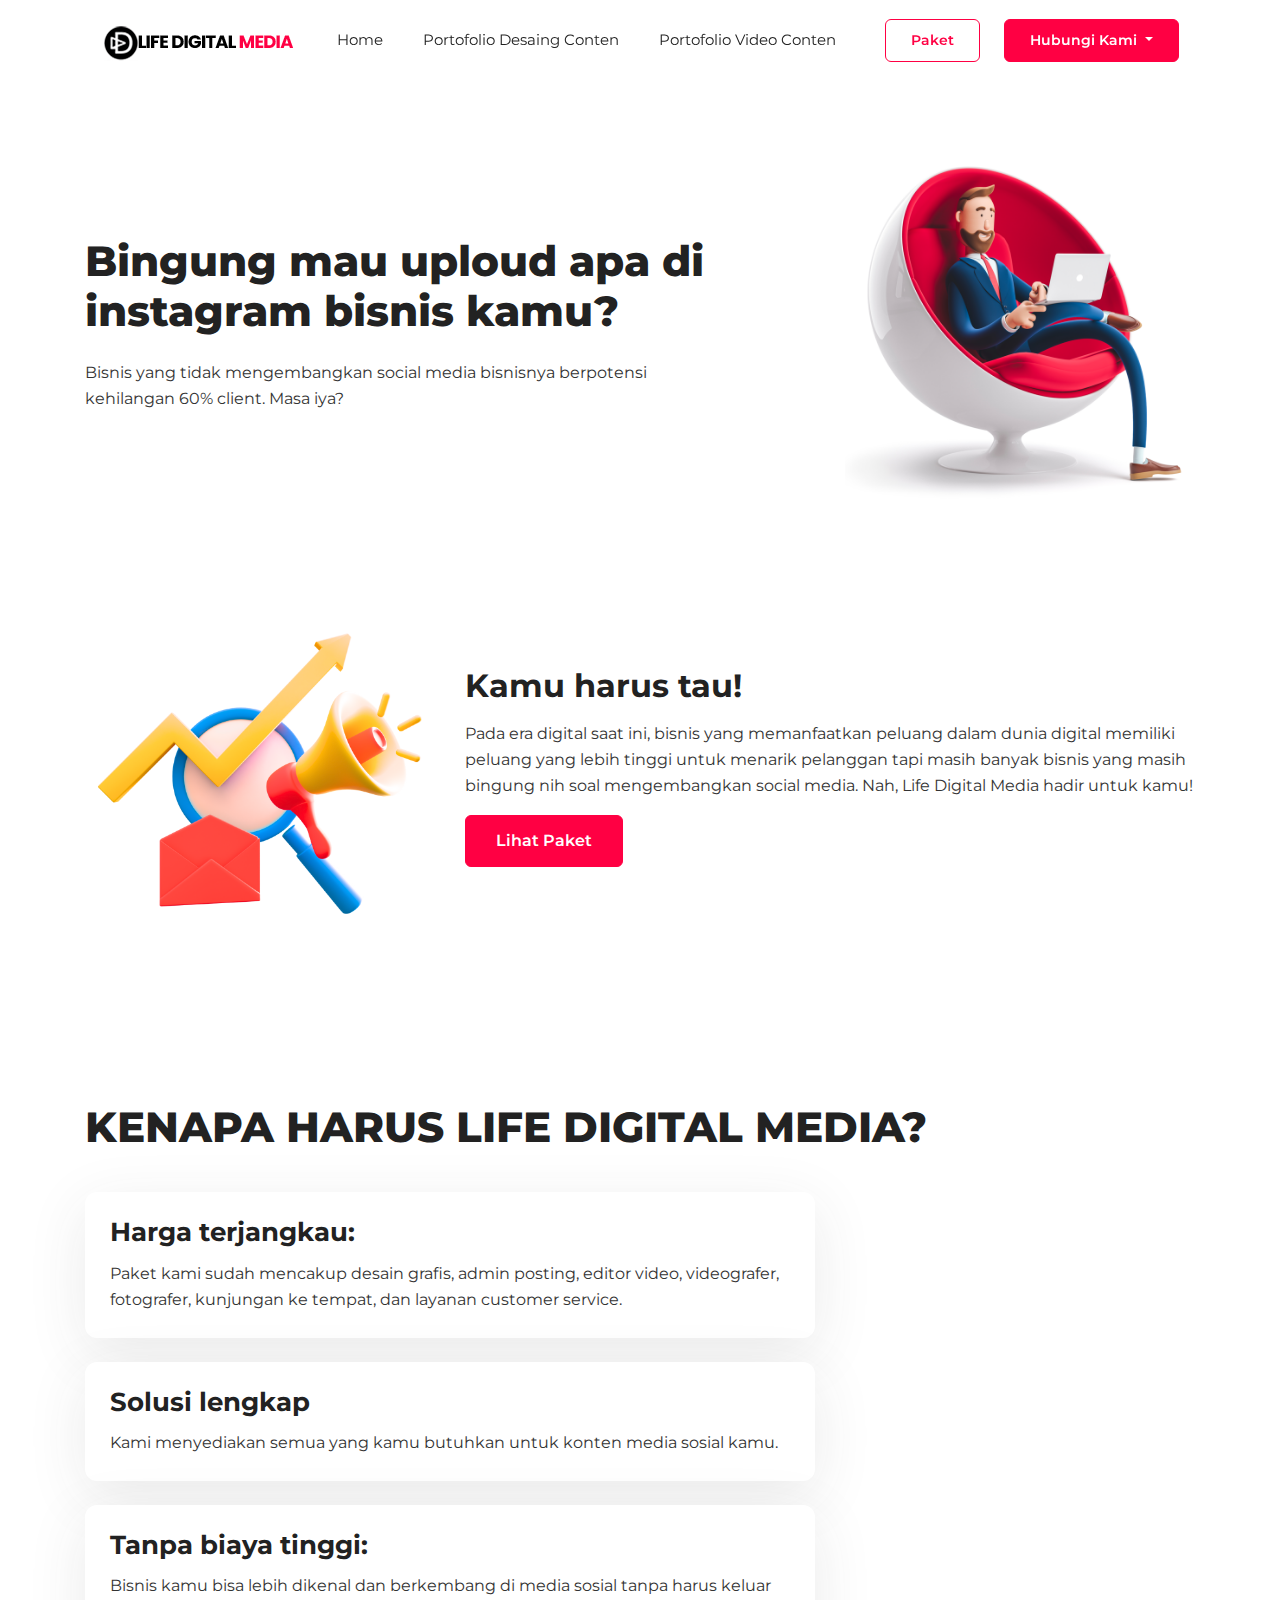
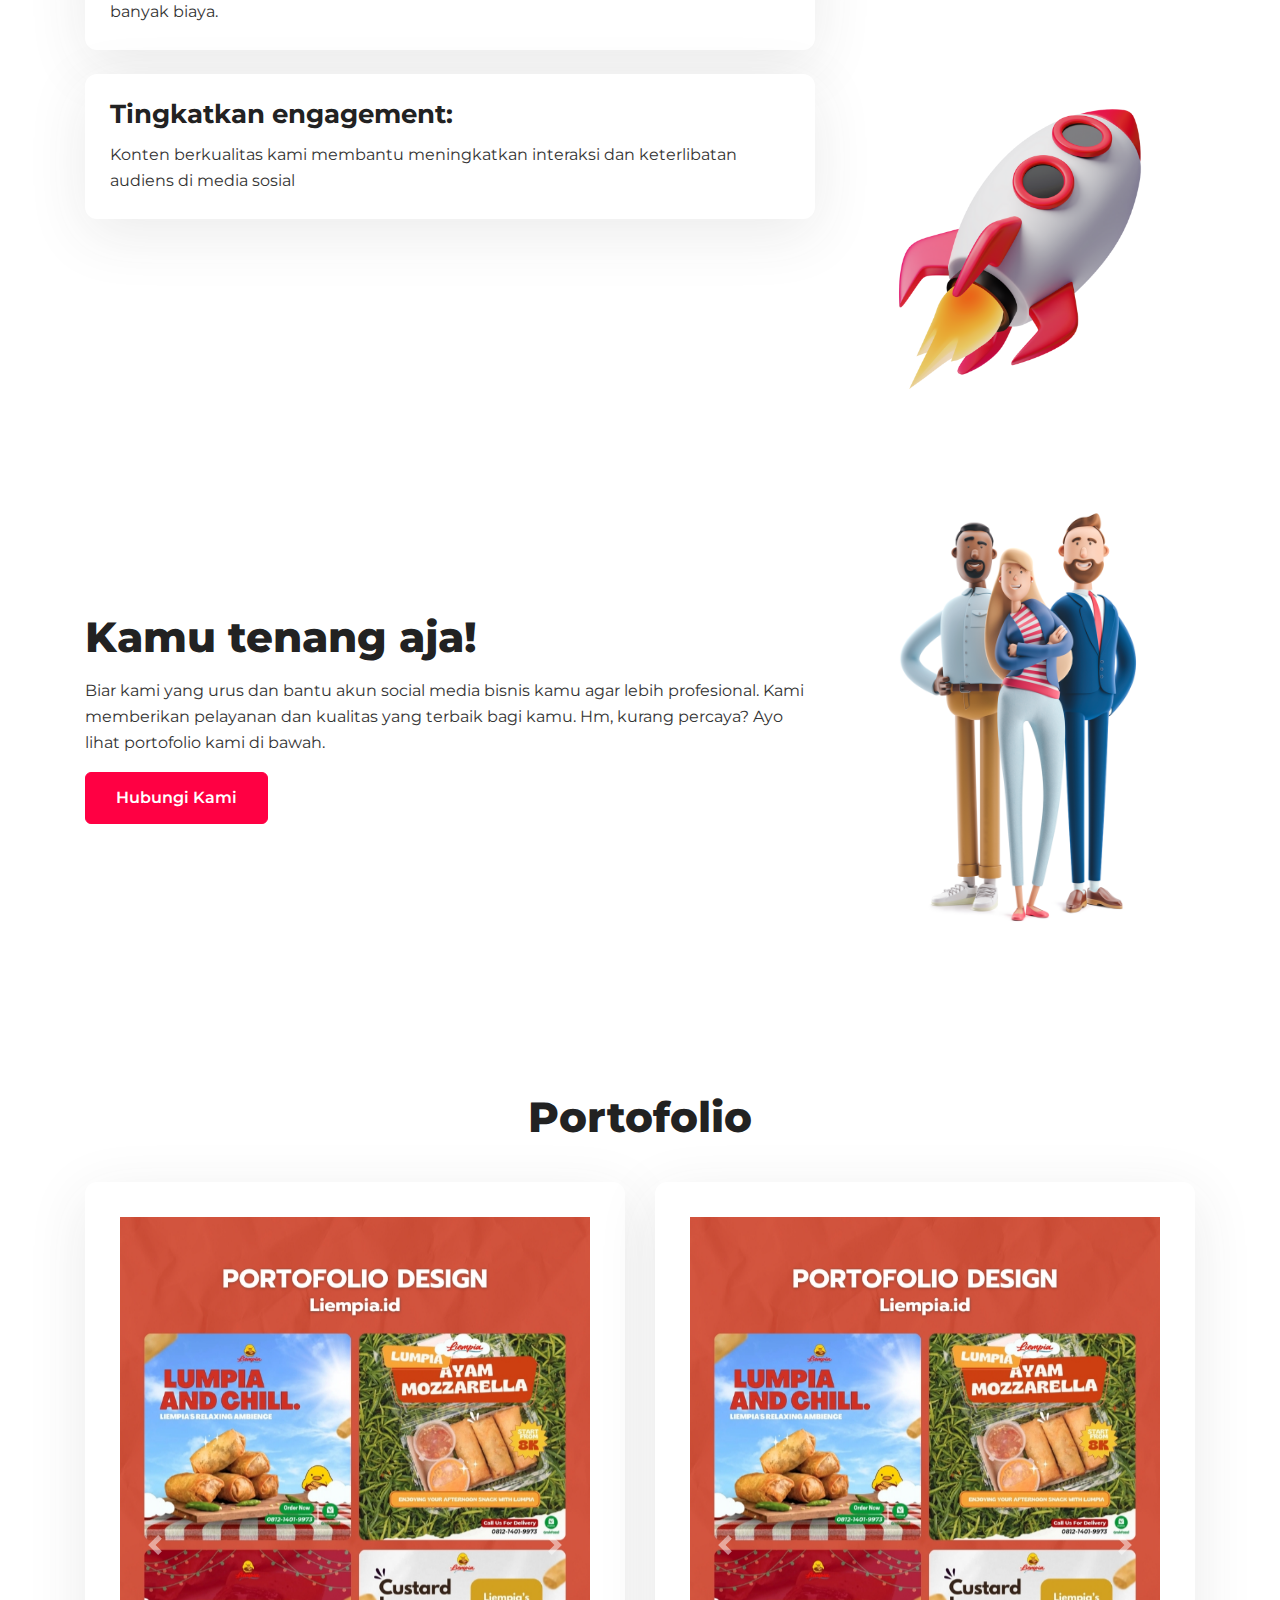
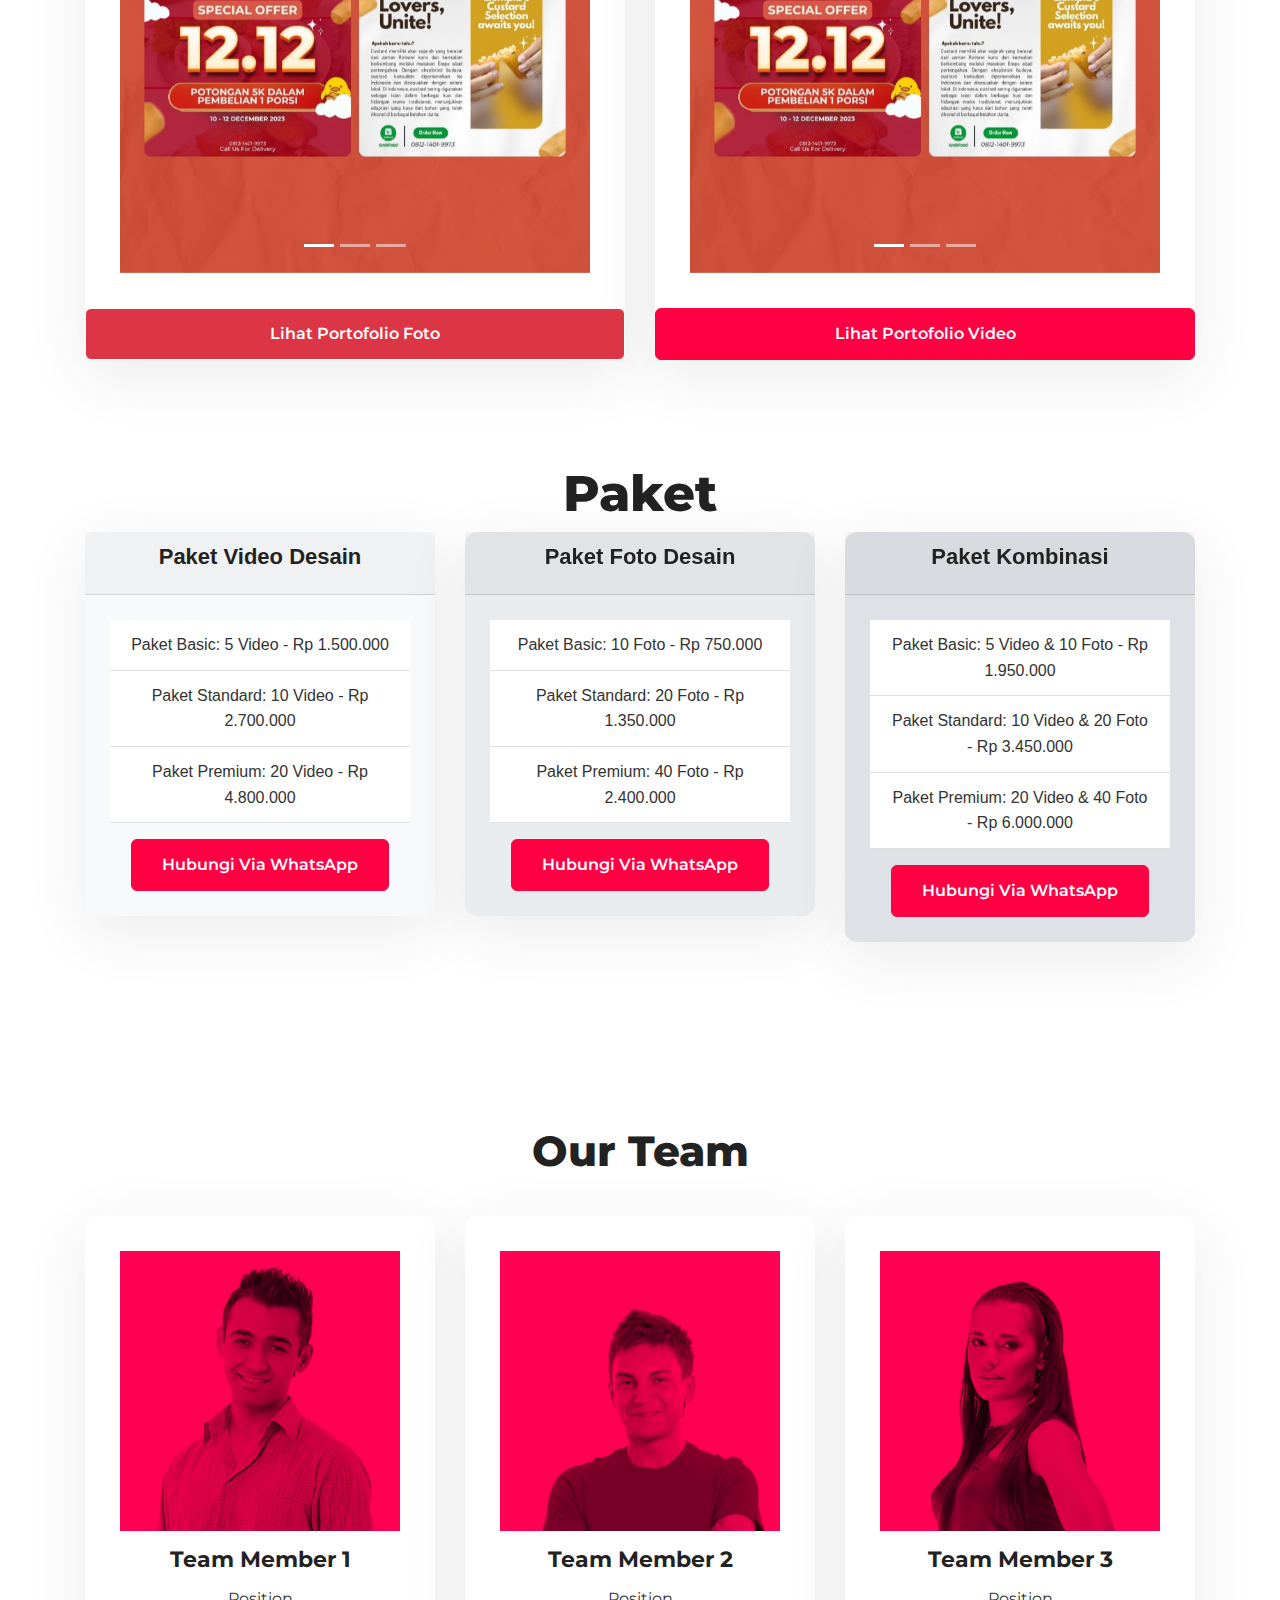
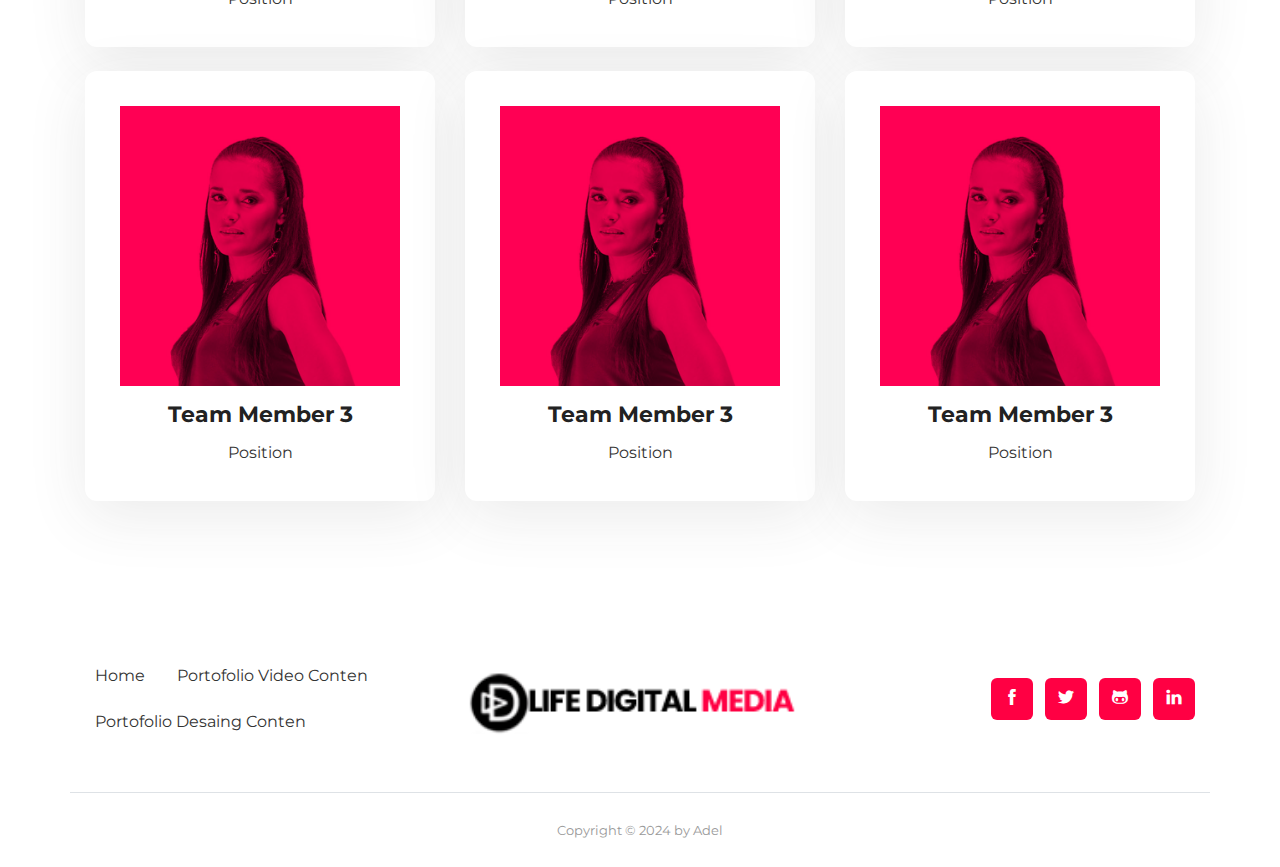
==== commit 2a0afcb2: "hubungi saya" ====
--- a/index.html
+++ b/index.html
@@ -45,8 +45,8 @@
             Hubungi kami
           </button>
           <div class="dropdown-menu">
-            <a class="dropdown-item" href="https://wa.me/1234567890">Admin Chell</a>
-            <a class="dropdown-item" href="https://wa.me/0987654321">Admin Laras</a>
+            <a class="dropdown-item" href="https://wa.me/089509563739">Admin Chell</a>
+            <a class="dropdown-item" href="https://wa.me/0881772084">Admin Laras</a>
           </div>
         </div>
         <script>
@@ -175,9 +175,9 @@
   <div class="container">
     <div class="row align-items-center">
       <div class="col-lg-8 text-lg-left text-center">
-        <h2 class="mb-3">Kamu tenang aja!?</h2>
+        <h2 class="mb-3">Kamu tenang aja!</h2>
         <p>Biar kami yang urus dan bantu akun social media bisnis kamu agar lebih profesional. Kami memberikan pelayanan dan kualitas yang terbaik bagi kamu. Hm, kurang percaya? Ayo lihat portofolio kami di bawah.</p>
-        <a href="contact.html" class="btn btn-primary">Submit a ticket</a>
+        <a href="https://wa.me/089509563739" class="btn btn-primary">Hubungi kami</a>
       </div>
       <div class="col-lg-4 text-center d-lg-block d-none">
         <img src="images/cta-illustration.jpg" class="img-fluid" alt="">
